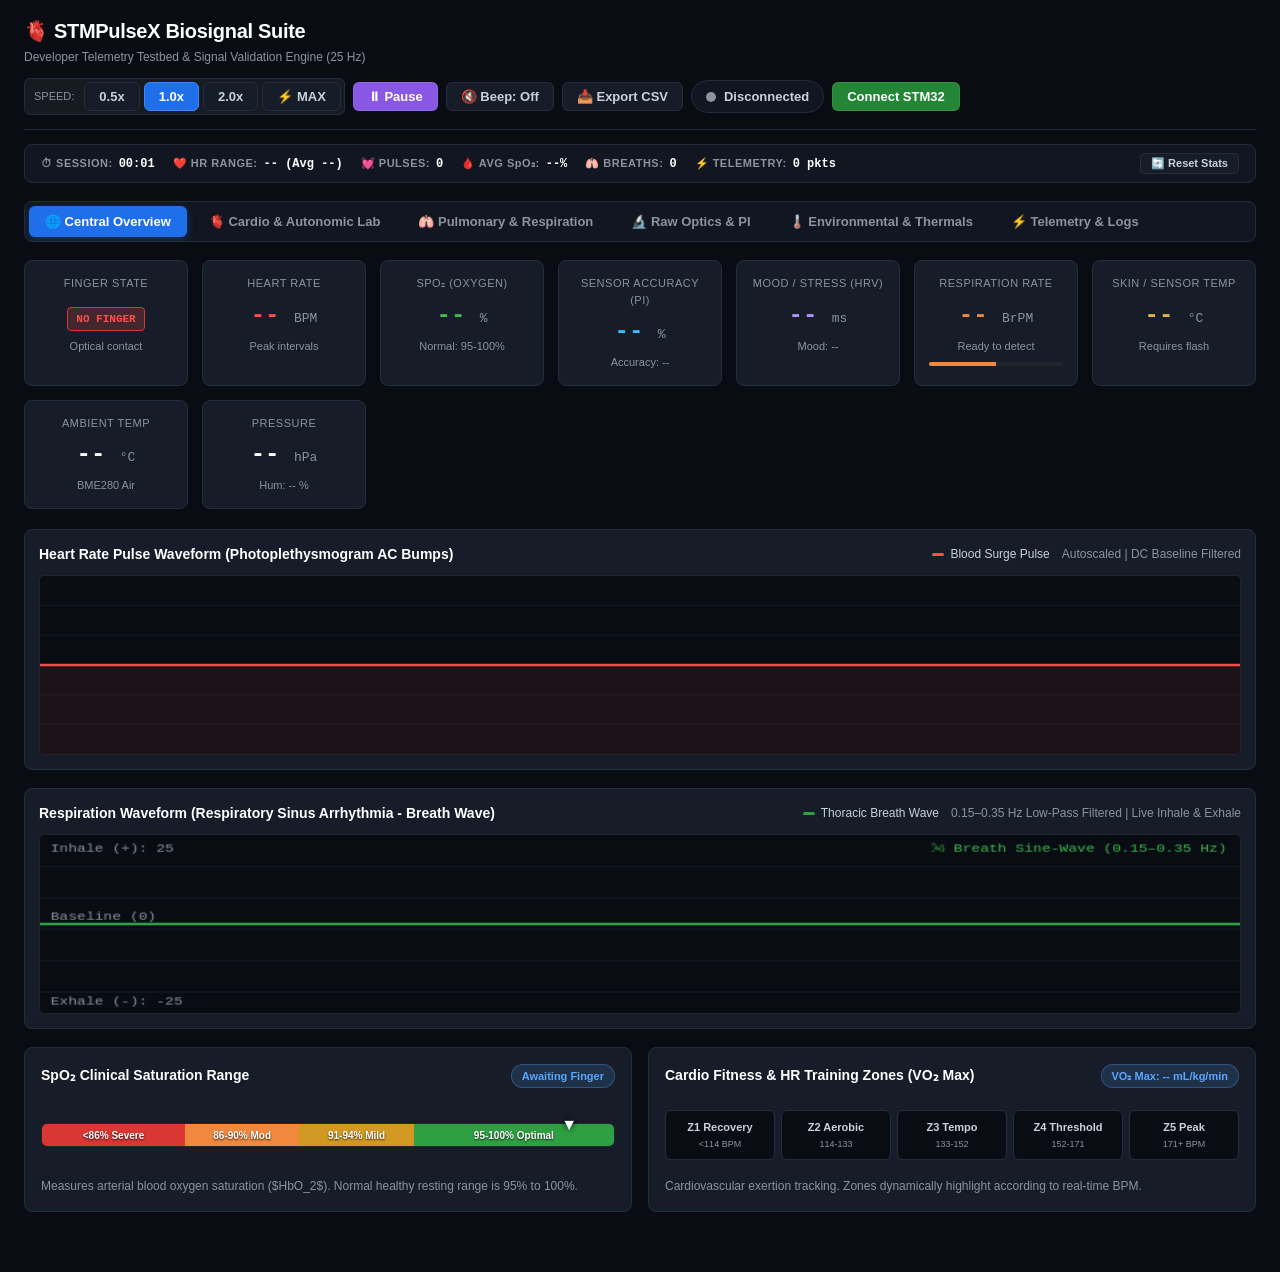
==== STMPulseX_Debug_Web/dashboard.html @ 17042ef1 "feat(web): restructure developer telemetry suite into STMPulseX_Debug_Web with modular architecture " ====
<!DOCTYPE html>
<html lang="en">
<head>
  <meta charset="UTF-8">
  <meta name="viewport" content="width=device-width, initial-scale=1.0">
  <title>STMPulseX — Developer Biosignal Suite & Diagnostic Testbed</title>
  <link rel="stylesheet" href="css/main.css">
  <link rel="stylesheet" href="css/components.css">
</head>
<body>

  <!-- Top Header & Global Controls Toolbar -->
  <header>
    <div class="brand-wrap">
      <h1>🫀 STMPulseX Biosignal Suite</h1>
      <p>Developer Telemetry Testbed &amp; Signal Validation Engine (25 Hz)</p>
    </div>

    <div class="toolbar">
      <div style="display: flex; gap: 4px; align-items: center; background: #161b22; padding: 3px; border-radius: 6px; border: 1px solid var(--border);">
        <span style="font-size: 11px; color: var(--text-dim); margin: 0 6px;">SPEED:</span>
        <button class="btn btn-secondary" id="speedSlowBtn" onclick="setSpeed(0.5)">0.5x</button>
        <button class="btn btn-secondary active" id="speedNormalBtn" onclick="setSpeed(1.0)">1.0x</button>
        <button class="btn btn-secondary" id="speedFastBtn" onclick="setSpeed(2.0)">2.0x</button>
        <button class="btn btn-secondary" id="speedMaxBtn" onclick="setSpeed('max')" title="Real-time Max Speed (~1 sec sweep)">⚡ MAX</button>
      </div>

      <button class="btn btn-pause" id="pauseBtn" onclick="togglePause()">⏸ Pause</button>
      <button class="btn btn-secondary" id="audioBtn" onclick="toggleAudio()" title="Toggle clinical pulse audio beep">🔇 Beep: Off</button>
      <button class="btn btn-secondary" id="csvBtn" onclick="exportCSV()" title="Download session telemetry data as CSV">📥 Export CSV</button>

      <div class="status-badge">
        <span class="dot" id="statusDot"></span>
        <span id="statusText">Disconnected</span>
      </div>
      <button class="btn" id="connectBtn">Connect STM32</button>
    </div>
  </header>

  <!-- Live Session Statistics Banner -->
  <div class="session-stats-bar">
    <div class="stat-item"><span class="stat-label">⏱ SESSION:</span> <span class="stat-val" id="statElapsed">00:00</span></div>
    <div class="stat-item"><span class="stat-label">❤️ HR RANGE:</span> <span class="stat-val" id="statHRRange">-- (Avg --)</span></div>
    <div class="stat-item"><span class="stat-label">💓 PULSES:</span> <span class="stat-val" id="statBeats">0</span></div>
    <div class="stat-item"><span class="stat-label">🩸 AVG SpO₂:</span> <span class="stat-val" id="statAvgSpO2">--%</span></div>
    <div class="stat-item"><span class="stat-label">🫁 BREATHS:</span> <span class="stat-val" id="statBreaths">0</span></div>
    <div class="stat-item"><span class="stat-label">⚡ TELEMETRY:</span> <span class="stat-val" id="statPackets">0 pkts</span></div>
    <button class="btn-stat-reset" onclick="resetSessionStats()" title="Reset session counters">🔄 Reset Stats</button>
  </div>

  <!-- Primary Navigation Tabs -->
  <nav class="tab-nav">
    <button class="tab-btn active" data-tab="tab-overview">🌐 Central Overview</button>
    <button class="tab-btn" data-tab="tab-cardio">🫀 Cardio &amp; Autonomic Lab</button>
    <button class="tab-btn" data-tab="tab-respiration">🫁 Pulmonary &amp; Respiration</button>
    <button class="tab-btn" data-tab="tab-optics">🔬 Raw Optics &amp; PI</button>
    <button class="tab-btn" data-tab="tab-environment">🌡️ Environmental &amp; Thermals</button>
    <button class="tab-btn" data-tab="tab-telemetry">⚡ Telemetry &amp; Logs</button>
  </nav>

  <!-- Main Container -->
  <main class="tab-content">

    <!-- ==================== TAB 1: CENTRAL OVERVIEW ==================== -->
    <section class="tab-pane active" id="tab-overview">
      <!-- 9 Metric Summary Grid -->
      <div class="grid">
        <div class="card">
          <div class="label">Finger State</div>
          <div class="value" id="valFinger"><span class="finger-indicator finger-no">NO FINGER</span></div>
          <div class="subtext" id="subFinger">Optical contact</div>
        </div>
        <div class="card">
          <div class="label">Heart Rate</div>
          <div class="value" style="color: #f85149;"><span id="valBPM">--</span> <span class="unit">BPM</span></div>
          <div class="subtext" id="subBPM">Peak intervals</div>
        </div>
        <div class="card">
          <div class="label">SpO₂ (Oxygen)</div>
          <div class="value" style="color: #3fb950;"><span id="valSpO2">--</span> <span class="unit">%</span></div>
          <div class="subtext" id="subSpO2">Normal: 95-100%</div>
        </div>
        <div class="card">
          <div class="label">Sensor Accuracy (PI)</div>
          <div class="value" style="color: var(--cyan);"><span id="valPI">--</span> <span class="unit">%</span></div>
          <div class="subtext" id="subPI">Accuracy: --</div>
        </div>
        <div class="card">
          <div class="label">Mood / Stress (HRV)</div>
          <div class="value" style="color: var(--purple);"><span id="valHRV">--</span> <span class="unit">ms</span></div>
          <div class="subtext" id="subHRV">Mood: --</div>
        </div>
        <div class="card">
          <div class="label">Respiration Rate</div>
          <div class="value" style="color: var(--orange);"><span id="valResp">--</span> <span class="unit">BrPM</span></div>
          <div class="subtext" id="subResp">Ready to detect</div>
          <div style="margin-top: 8px; height: 4px; background: #21262d; border-radius: 2px; overflow: hidden;">
            <div id="breathBar" style="height: 100%; width: 50%; background: var(--orange); transition: width 0.12s linear;"></div>
          </div>
        </div>
        <div class="card">
          <div class="label">Skin / Sensor Temp</div>
          <div class="value" style="color: #e3b341;"><span id="valSkinTemp">--</span> <span class="unit">°C</span></div>
          <div class="subtext" id="subSkinTemp">Requires flash</div>
        </div>
        <div class="card">
          <div class="label">Ambient Temp</div>
          <div class="value"><span id="valTemp">--</span> <span class="unit">°C</span></div>
          <div class="subtext">BME280 Air</div>
        </div>
        <div class="card">
          <div class="label">Pressure</div>
          <div class="value"><span id="valPress">--</span> <span class="unit">hPa</span></div>
          <div class="subtext" id="subHum">Hum: -- %</div>
        </div>
      </div>

      <!-- Real-Time Waveform 1: PPG Pulse -->
      <div class="chart-container">
        <div class="chart-header">
          <div class="chart-title">Heart Rate Pulse Waveform (Photoplethysmogram AC Bumps)</div>
          <div class="legend">
            <div class="legend-item"><span class="legend-color" style="background: #f85149;"></span> Blood Surge Pulse</div>
            <div style="color: var(--text-dim);">Autoscaled | DC Baseline Filtered</div>
          </div>
        </div>
        <div class="canvas-wrap">
          <canvas id="ppgCanvas" width="900" height="180"></canvas>
          <div class="pause-overlay">PAUSED</div>
        </div>
      </div>

      <!-- Real-Time Waveform 2: Respiration Waveform -->
      <div class="chart-container">
        <div class="chart-header">
          <div class="chart-title">Respiration Waveform (Respiratory Sinus Arrhythmia - Breath Wave)</div>
          <div class="legend">
            <div class="legend-item"><span class="legend-color" style="background: #2ea043;"></span> Thoracic Breath Wave</div>
            <div style="color: var(--text-dim);">0.15–0.35 Hz Low-Pass Filtered | Live Inhale &amp; Exhale</div>
          </div>
        </div>
        <div class="canvas-wrap">
          <canvas id="respCanvas" width="900" height="170"></canvas>
          <div class="pause-overlay">PAUSED</div>
        </div>
      </div>

      <!-- Advanced Widgets: SpO2 Gauge & VO2 Max Zones -->
      <div class="analysis-panel">
        <div class="widget-card">
          <div class="widget-header">
            <div class="widget-title">SpO₂ Clinical Saturation Range</div>
            <div class="widget-badge" id="spo2Badge">Awaiting Finger</div>
          </div>
          <div class="meter-bar-container">
            <div class="meter-bar">
              <div class="meter-seg seg-severe"><span>&lt;86% Severe</span></div>
              <div class="meter-seg seg-mod"><span>86-90% Mod</span></div>
              <div class="meter-seg seg-mild"><span>91-94% Mild</span></div>
              <div class="meter-seg seg-optimal"><span>95-100% Optimal</span></div>
            </div>
            <div class="meter-needle" id="spo2Needle" style="left: 92%;">▼</div>
          </div>
          <div class="widget-desc" id="spo2Desc">Measures arterial blood oxygen saturation ($HbO_2$). Normal healthy resting range is 95% to 100%.</div>
        </div>

        <div class="widget-card">
          <div class="widget-header">
            <div class="widget-title">Cardio Fitness &amp; HR Training Zones (VO₂ Max)</div>
            <div class="widget-badge" id="vo2Badge">VO₂ Max: -- mL/kg/min</div>
          </div>
          <div class="zones-container">
            <div class="zone-box zone-1" id="zoneBox1">
              <div class="zone-name">Z1 Recovery</div>
              <div class="zone-range">&lt;114 BPM</div>
            </div>
            <div class="zone-box zone-2" id="zoneBox2">
              <div class="zone-name">Z2 Aerobic</div>
              <div class="zone-range">114-133</div>
            </div>
            <div class="zone-box zone-3" id="zoneBox3">
              <div class="zone-name">Z3 Tempo</div>
              <div class="zone-range">133-152</div>
            </div>
            <div class="zone-box zone-4" id="zoneBox4">
              <div class="zone-name">Z4 Threshold</div>
              <div class="zone-range">152-171</div>
            </div>
            <div class="zone-box zone-5" id="zoneBox5">
              <div class="zone-name">Z5 Peak</div>
              <div class="zone-range">171+ BPM</div>
            </div>
          </div>
          <div class="widget-desc" id="zoneDesc">Cardiovascular exertion tracking. Zones dynamically highlight according to real-time BPM.</div>
        </div>
      </div>
    </section>

    <!-- ==================== TAB 2: CARDIO LAB ==================== -->
    <section class="tab-pane" id="tab-cardio">
      <div class="chart-container">
        <div class="chart-header">
          <div class="chart-title">Photoplethysmogram (High-Resolution AC Blood Surge Pulse)</div>
          <div class="legend">
            <div class="legend-item"><span class="legend-color" style="background: #f85149;"></span> Systolic Peaks &amp; Dicrotic Notch</div>
          </div>
        </div>
        <div class="canvas-wrap">
          <canvas id="cardioPPGCanvas" width="900" height="190"></canvas>
          <div class="pause-overlay">PAUSED</div>
        </div>
      </div>

      <div class="chart-container">
        <div class="chart-header">
          <div class="chart-title">60-Second Physiological Trend Line (Autonomic Recovery &amp; Saturation History)</div>
          <div class="legend">
            <div class="legend-item"><span class="legend-color" style="background: #f85149;"></span> Heart Rate (40–160 BPM)</div>
            <div class="legend-item"><span class="legend-color" style="background: #3fb950;"></span> SpO₂ (80–100%)</div>
            <div style="color: var(--text-dim);">1 Hz Rolling Window | 60-Sec History</div>
          </div>
        </div>
        <div class="canvas-wrap">
          <canvas id="trendCanvas" width="900" height="170"></canvas>
          <div class="pause-overlay">PAUSED</div>
        </div>
      </div>
    </section>

    <!-- ==================== TAB 3: RESPIRATION LAB ==================== -->
    <section class="tab-pane" id="tab-respiration">
      <div class="chart-container">
        <div class="chart-header">
          <div class="chart-title">Respiration Waveform (Respiratory Sinus Arrhythmia - 0.15–0.35 Hz)</div>
          <div class="legend">
            <div class="legend-item"><span class="legend-color" style="background: #2ea043;"></span> Inhale Crest (+) / Exhale Trough (-)</div>
            <div style="color: var(--text-dim);">14-Sample Tuned Low-Pass Filter</div>
          </div>
        </div>
        <div class="canvas-wrap">
          <canvas id="respLabCanvas" width="900" height="200"></canvas>
          <div class="pause-overlay">PAUSED</div>
        </div>
      </div>

      <div class="widget-card" style="margin-bottom: 18px;">
        <div class="widget-header">
          <div class="widget-title">Respiratory Dynamics &amp; Testing Guide</div>
          <div class="widget-badge" style="background: rgba(46, 160, 67, 0.2); color: #3fb950; border-color: #2ea043;">Tuned for 5 to 54 BrPM</div>
        </div>
        <div style="font-size: 13px; color: var(--text); line-height: 1.6;">
          <p><strong>• Rapid Breathing / Hyperventilation:</strong> Breathe rapidly (panting). Notice the green sine wave tighten into fast oscillations (up to ~54 BrPM / 1.1s cycle) without being drowned out by the 1.2 Hz heartbeat pulse.</p>
          <p style="margin-top: 6px;"><strong>• Slow Meditative / Pranayama Breathing:</strong> Take deep, slow breaths. Notice the wave smoothly stretch wide across the screen (down to ~5 BrPM / 12s cycle).</p>
          <p style="margin-top: 6px;"><strong>• Breath-Holding / Apnea:</strong> Hold your breath for &gt;5.5 seconds. Notice the wave settle completely flat along the center dashed zero-baseline with status <code>Holding breath / Steady</code>.</p>
        </div>
      </div>
    </section>

    <!-- ==================== TAB 4: RAW OPTICS & PI ==================== -->
    <section class="tab-pane" id="tab-optics">
      <div class="chart-container">
        <div class="chart-header">
          <div class="chart-title">Raw Infrared Channel (880 nm Photodiode ADC Counts)</div>
          <div class="legend">
            <div class="legend-item"><span class="legend-color" style="background: var(--cyan);"></span> IR Channel (Cyan)</div>
            <div style="color: var(--text-dim);">Dynamic Autoscaled (Min/Max Centered)</div>
          </div>
        </div>
        <div class="canvas-wrap">
          <canvas id="rawIRCanvas" width="900" height="180"></canvas>
          <div class="pause-overlay">PAUSED</div>
        </div>
      </div>

      <div class="chart-container">
        <div class="chart-header">
          <div class="chart-title">Raw Red Channel (660 nm LED Photodiode ADC Counts)</div>
          <div class="legend">
            <div class="legend-item"><span class="legend-color" style="background: #fb923c;"></span> Red Channel (Orange)</div>
            <div style="color: var(--text-dim);">Dynamic Autoscaled (Min/Max Centered)</div>
          </div>
        </div>
        <div class="canvas-wrap">
          <canvas id="rawRedCanvas" width="900" height="180"></canvas>
          <div class="pause-overlay">PAUSED</div>
        </div>
      </div>
    </section>

    <!-- ==================== TAB 5: ENVIRONMENTAL & THERMALS ==================== -->
    <section class="tab-pane" id="tab-environment">
      <div class="analysis-panel">
        <div class="widget-card">
          <div class="widget-header">
            <div class="widget-title">Thermal Comparison &amp; Peripheral Gradient (ΔT)</div>
            <div class="widget-badge">Vasomotor Tone</div>
          </div>
          <div style="margin: 14px 0; font-size: 14px; line-height: 1.6;">
            <p><strong>Skin / Die Temperature:</strong> <span id="envSkinVal" style="color: #e3b341; font-weight: 700;">-- °C</span> (MAX30102 Die)</p>
            <p style="margin-top: 6px;"><strong>Ambient Air Temperature:</strong> <span id="envAirVal" style="font-weight: 700;">-- °C</span> (BME280)</p>
            <p style="margin-top: 8px; font-size: 15px;"><strong>Thermal Gradient (ΔT):</strong> <span id="envGradientVal" style="color: #3fb950; font-weight: 700;">-- °C</span></p>
          </div>
          <div class="widget-desc">A positive gradient (Skin &gt; Air by 3–8°C) confirms healthy peripheral circulation. A low or negative gradient indicates peripheral vasoconstriction or cold extremities.</div>
        </div>

        <div class="widget-card">
          <div class="widget-header">
            <div class="widget-title">Atmospheric &amp; Barometric Conditions</div>
            <div class="widget-badge">Bosch BME280</div>
          </div>
          <div style="margin: 14px 0; font-size: 14px; line-height: 1.6;">
            <p><strong>Barometric Pressure:</strong> <span id="envPressVal" style="font-weight: 700;">-- hPa</span></p>
            <p style="margin-top: 6px;"><strong>Relative Humidity:</strong> <span id="envHumVal" style="font-weight: 700;">-- %</span></p>
          </div>
          <div class="widget-desc">64-bit precision temperature, humidity, and barometric atmospheric pressure compensation.</div>
        </div>
      </div>
    </section>

    <!-- ==================== TAB 6: TELEMETRY & LOGS ==================== -->
    <section class="tab-pane" id="tab-telemetry">
      <div class="chart-header">
        <div class="chart-title" style="font-size: 13px;">Raw 25 Hz USB Serial Telemetry Stream</div>
        <div style="display: flex; align-items: center; gap: 8px;">
          <button class="btn btn-secondary" onclick="copyAllLogs()">📋 Copy All Logs</button>
          <button class="btn btn-secondary" onclick="copyLast100Logs()">📋 Copy Last 100 Lines</button>
          <button class="btn btn-secondary" onclick="clearLogs()">🗑 Clear</button>
          <button class="btn btn-secondary" onclick="exportCSV()">📥 Export CSV</button>
          <span class="toast" id="copyToast">✔ Copied!</span>
        </div>
      </div>
      <div class="log-box" id="logBox">Waiting for connection... Close PuTTY or serial monitors, then click "Connect STM32" above.</div>
    </section>

  </main>

  <!-- Modular Scripts -->
  <script src="js/audio.js"></script>
  <script src="js/export.js"></script>
  <script src="js/charts.js"></script>
  <script src="js/dsp.js"></script>
  <script src="js/app.js"></script>
</body>
</html>
---- STMPulseX_Debug_Web/css/main.css ----
:root {
  --bg: #090d13;
  --panel-bg: #111620;
  --card-bg: #161d28;
  --card-hover: #1c2534;
  --border: #232d3d;
  --border-focus: #388bfd;
  --text: #c9d1d9;
  --text-dim: #8b949e;
  --text-bright: #ffffff;
  --accent: #58a6ff;
  --green: #2ea043;
  --green-bright: #3fb950;
  --red: #f85149;
  --orange: #f0883e;
  --cyan: #38bdf8;
  --purple: #bc8cff;
  --yellow: #d29922;
  --font-main: -apple-system, BlinkMacSystemFont, "Segoe UI", Roboto, Helvetica, Arial, sans-serif;
  --font-mono: ui-monospace, SFMono-Regular, "SF Mono", Menlo, Consolas, "Liberation Mono", monospace;
}

* {
  box-sizing: border-box;
  margin: 0;
  padding: 0;
}

body {
  font-family: var(--font-main);
  background: var(--bg);
  color: var(--text);
  padding: 16px 24px 40px 24px;
  line-height: 1.5;
  -webkit-font-smoothing: antialiased;
}

/* Header & Controls Toolbar */
header {
  display: flex;
  justify-content: space-between;
  align-items: center;
  margin-bottom: 14px;
  padding-bottom: 14px;
  border-bottom: 1px solid var(--border);
  flex-wrap: wrap;
  gap: 12px;
}

.brand-wrap h1 {
  font-size: 20px;
  font-weight: 700;
  color: var(--text-bright);
  letter-spacing: -0.3px;
  display: flex;
  align-items: center;
  gap: 8px;
}

.brand-wrap p {
  font-size: 12px;
  color: var(--text-dim);
  margin-top: 2px;
}

.toolbar {
  display: flex;
  align-items: center;
  gap: 8px;
  flex-wrap: wrap;
}

/* Navigation Tabs */
.tab-nav {
  display: flex;
  gap: 6px;
  background: var(--panel-bg);
  padding: 4px;
  border-radius: 8px;
  border: 1px solid var(--border);
  margin-bottom: 18px;
  overflow-x: auto;
}

.tab-btn {
  background: transparent;
  color: var(--text-dim);
  border: none;
  padding: 8px 16px;
  font-size: 13px;
  font-weight: 600;
  border-radius: 6px;
  cursor: pointer;
  transition: all 0.2s ease;
  white-space: nowrap;
  display: inline-flex;
  align-items: center;
  gap: 6px;
}

.tab-btn:hover {
  color: var(--text-bright);
  background: rgba(255, 255, 255, 0.05);
}

.tab-btn.active {
  background: #1f6feb;
  color: #fff;
  box-shadow: 0 2px 8px rgba(31, 111, 235, 0.35);
}

.tab-content {
  display: block;
}

.tab-pane {
  display: none;
  animation: fadeIn 0.2s ease-in-out;
}

.tab-pane.active {
  display: block;
}

@keyframes fadeIn {
  from { opacity: 0; transform: translateY(4px); }
  to { opacity: 1; transform: translateY(0); }
}

/* Session Statistics Banner */
.session-stats-bar {
  display: flex;
  gap: 18px;
  align-items: center;
  background: var(--panel-bg);
  border: 1px solid var(--border);
  border-radius: 8px;
  padding: 8px 16px;
  margin-bottom: 18px;
  font-size: 12px;
  flex-wrap: wrap;
}

.stat-item {
  display: flex;
  gap: 6px;
  align-items: center;
}

.stat-label {
  color: var(--text-dim);
  font-weight: 600;
  letter-spacing: 0.5px;
  font-size: 11px;
}

.stat-val {
  color: var(--text-bright);
  font-family: var(--font-mono);
  font-weight: 700;
}

.btn-stat-reset {
  margin-left: auto;
  background: var(--card-bg);
  border: 1px solid var(--border);
  color: var(--text);
  border-radius: 4px;
  padding: 3px 10px;
  font-size: 11px;
  font-weight: 600;
  cursor: pointer;
  transition: all 0.15s ease;
}

.btn-stat-reset:hover {
  background: var(--card-hover);
  color: #fff;
  border-color: var(--border-focus);
}
---- STMPulseX_Debug_Web/css/components.css ----
/* Controls & Buttons */
.btn {
  background: #238636;
  color: #fff;
  border: 1px solid rgba(240, 246, 252, 0.1);
  padding: 6px 14px;
  border-radius: 6px;
  font-size: 13px;
  font-weight: 600;
  cursor: pointer;
  transition: background 0.2s, transform 0.1s;
  display: inline-flex;
  align-items: center;
  gap: 6px;
  user-select: none;
}
.btn:hover { background: #2ea043; }
.btn:active { transform: scale(0.98); }
.btn.disconnect { background: #da3633; }
.btn.disconnect:hover { background: #f85149; }

.btn-secondary {
  background: var(--card-bg);
  color: var(--text);
  border: 1px solid var(--border);
}
.btn-secondary:hover { background: var(--card-hover); color: #fff; }
.btn-secondary.active {
  background: #1f6feb;
  border-color: #388bfd;
  color: #fff;
}

.btn-pause {
  background: #8957e5;
  color: #fff;
}
.btn-pause:hover { background: #9e6cf7; }
.btn-pause.paused {
  background: #d29922;
  color: #000;
}
.btn-pause.paused:hover { background: #e3b341; }

.status-badge {
  display: inline-flex;
  align-items: center;
  gap: 8px;
  padding: 6px 14px;
  border-radius: 20px;
  font-size: 13px;
  font-weight: 600;
  background: var(--panel-bg);
  border: 1px solid var(--border);
}
.dot {
  width: 10px;
  height: 10px;
  border-radius: 50%;
  background: #8b949e;
  transition: all 0.3s ease;
}
.dot.connected {
  background: var(--green-bright);
  box-shadow: 0 0 10px var(--green-bright);
}

/* Metric Cards Grid */
.grid {
  display: grid;
  grid-template-columns: repeat(auto-fit, minmax(160px, 1fr));
  gap: 14px;
  margin-bottom: 20px;
}

.card {
  background: var(--card-bg);
  border: 1px solid var(--border);
  border-radius: 8px;
  padding: 14px;
  text-align: center;
  position: relative;
  transition: transform 0.15s, border-color 0.15s;
}
.card:hover {
  border-color: rgba(88, 166, 255, 0.4);
}

.card .label {
  font-size: 11px;
  text-transform: uppercase;
  color: var(--text-dim);
  margin-bottom: 6px;
  letter-spacing: 0.5px;
}
.card .value {
  font-size: 24px;
  font-weight: 700;
  color: var(--text-bright);
  font-family: var(--font-mono);
}
.card .unit {
  font-size: 13px;
  font-weight: normal;
  color: var(--text-dim);
}
.card .subtext {
  font-size: 11px;
  margin-top: 4px;
  color: var(--text-dim);
}

.finger-indicator {
  display: inline-block;
  padding: 3px 8px;
  border-radius: 4px;
  font-size: 11px;
  font-weight: 700;
}
.finger-yes { background: rgba(46, 160, 67, 0.25); color: #3fb950; border: 1px solid #2ea043; }
.finger-no { background: rgba(248, 81, 73, 0.2); color: #f85149; border: 1px solid #da3633; }

/* Analysis & Widgets Panel */
.analysis-panel {
  display: grid;
  grid-template-columns: repeat(auto-fit, minmax(400px, 1fr));
  gap: 16px;
  margin-bottom: 20px;
}
.widget-card {
  background: var(--card-bg);
  border: 1px solid var(--border);
  border-radius: 8px;
  padding: 16px;
  display: flex;
  flex-direction: column;
  justify-content: space-between;
}
.widget-header {
  display: flex;
  justify-content: space-between;
  align-items: center;
  margin-bottom: 12px;
}
.widget-title { font-size: 14px; font-weight: 600; color: var(--text-bright); }
.widget-badge {
  font-size: 11px;
  font-weight: 600;
  padding: 3px 10px;
  border-radius: 12px;
  background: rgba(88, 166, 255, 0.15);
  color: var(--accent);
  border: 1px solid rgba(88, 166, 255, 0.3);
}
.widget-desc {
  font-size: 12px;
  color: var(--text-dim);
  margin-top: 10px;
  line-height: 1.4;
}

/* SpO2 Clinical Range Meter */
.meter-bar-container {
  position: relative;
  height: 24px;
  margin: 10px 0 8px 0;
}
.meter-bar {
  display: flex;
  height: 100%;
  border-radius: 6px;
  overflow: hidden;
  border: 1px solid #21262d;
}
.meter-seg {
  text-align: center;
  font-size: 10px;
  font-weight: 700;
  line-height: 24px;
  color: #fff;
  text-shadow: 0 1px 2px rgba(0,0,0,0.8);
  white-space: nowrap;
  overflow: hidden;
}
.seg-severe { background: #da3633; width: 25%; }
.seg-mod { background: #f0883e; width: 20%; }
.seg-mild { background: #d29922; width: 20%; }
.seg-optimal { background: #2ea043; width: 35%; }
.meter-needle {
  position: absolute;
  top: -10px;
  transform: translateX(-50%);
  font-size: 16px;
  color: #fff;
  text-shadow: 0 0 6px #000;
  transition: left 0.35s ease;
  pointer-events: none;
}

/* 5-Zone Heart Rate Training Meter */
.zones-container {
  display: flex;
  gap: 6px;
  margin: 10px 0 8px 0;
}
.zone-box {
  flex: 1;
  padding: 8px 4px;
  text-align: center;
  border-radius: 6px;
  border: 1px solid var(--border);
  background: #090d13;
  transition: all 0.25s ease;
}
.zone-box .zone-name { font-size: 11px; font-weight: 700; color: #c9d1d9; margin-bottom: 2px; }
.zone-box .zone-range { font-size: 9px; color: #8b949e; }

.zone-1.active { border-color: #38bdf8; background: rgba(56, 189, 248, 0.22); box-shadow: 0 0 10px rgba(56, 189, 248, 0.35); }
.zone-2.active { border-color: #2ea043; background: rgba(46, 160, 67, 0.22); box-shadow: 0 0 10px rgba(46, 160, 67, 0.35); }
.zone-3.active { border-color: #d29922; background: rgba(210, 153, 34, 0.22); box-shadow: 0 0 10px rgba(210, 153, 34, 0.35); }
.zone-4.active { border-color: #f0883e; background: rgba(240, 136, 62, 0.22); box-shadow: 0 0 10px rgba(240, 136, 62, 0.35); }
.zone-5.active { border-color: #f85149; background: rgba(248, 81, 73, 0.22); box-shadow: 0 0 10px rgba(248, 81, 73, 0.35); }

/* Chart Containers - strictly full width */
.chart-container {
  background: var(--card-bg);
  border: 1px solid var(--border);
  border-radius: 8px;
  padding: 14px;
  margin-bottom: 18px;
  position: relative;
  width: 100%;
}
.chart-header {
  display: flex;
  justify-content: space-between;
  align-items: center;
  margin-bottom: 10px;
  flex-wrap: wrap;
  gap: 8px;
}
.chart-title { font-size: 14px; font-weight: 600; color: var(--text-bright); }
.legend {
  display: flex;
  gap: 12px;
  font-size: 12px;
  align-items: center;
}
.legend-item { display: flex; align-items: center; gap: 6px; }
.legend-color { width: 12px; height: 3px; border-radius: 2px; }

.canvas-wrap {
  position: relative;
  width: 100%;
}
canvas {
  width: 100% !important;
  height: 180px;
  display: block;
  background: #090d13;
  border-radius: 6px;
  border: 1px solid #21262d;
}
.pause-overlay {
  position: absolute;
  top: 10px;
  right: 14px;
  background: rgba(210, 153, 34, 0.9);
  color: #000;
  padding: 4px 10px;
  border-radius: 4px;
  font-size: 12px;
  font-weight: 700;
  letter-spacing: 0.5px;
  display: none;
}

/* Terminal Log */
.log-box {
  background: #090d13;
  border: 1px solid var(--border);
  border-radius: 6px;
  padding: 10px;
  font-family: var(--font-mono);
  font-size: 11px;
  color: var(--text-dim);
  height: 180px;
  overflow-y: auto;
  white-space: pre-wrap;
}
.toast {
  display: inline-block;
  padding: 4px 10px;
  border-radius: 4px;
  background: rgba(46, 160, 67, 0.3);
  color: #3fb950;
  border: 1px solid #2ea043;
  font-size: 12px;
  font-weight: 600;
  opacity: 0;
  transition: opacity 0.25s ease;
  margin-left: 8px;
}
.toast.show { opacity: 1; }
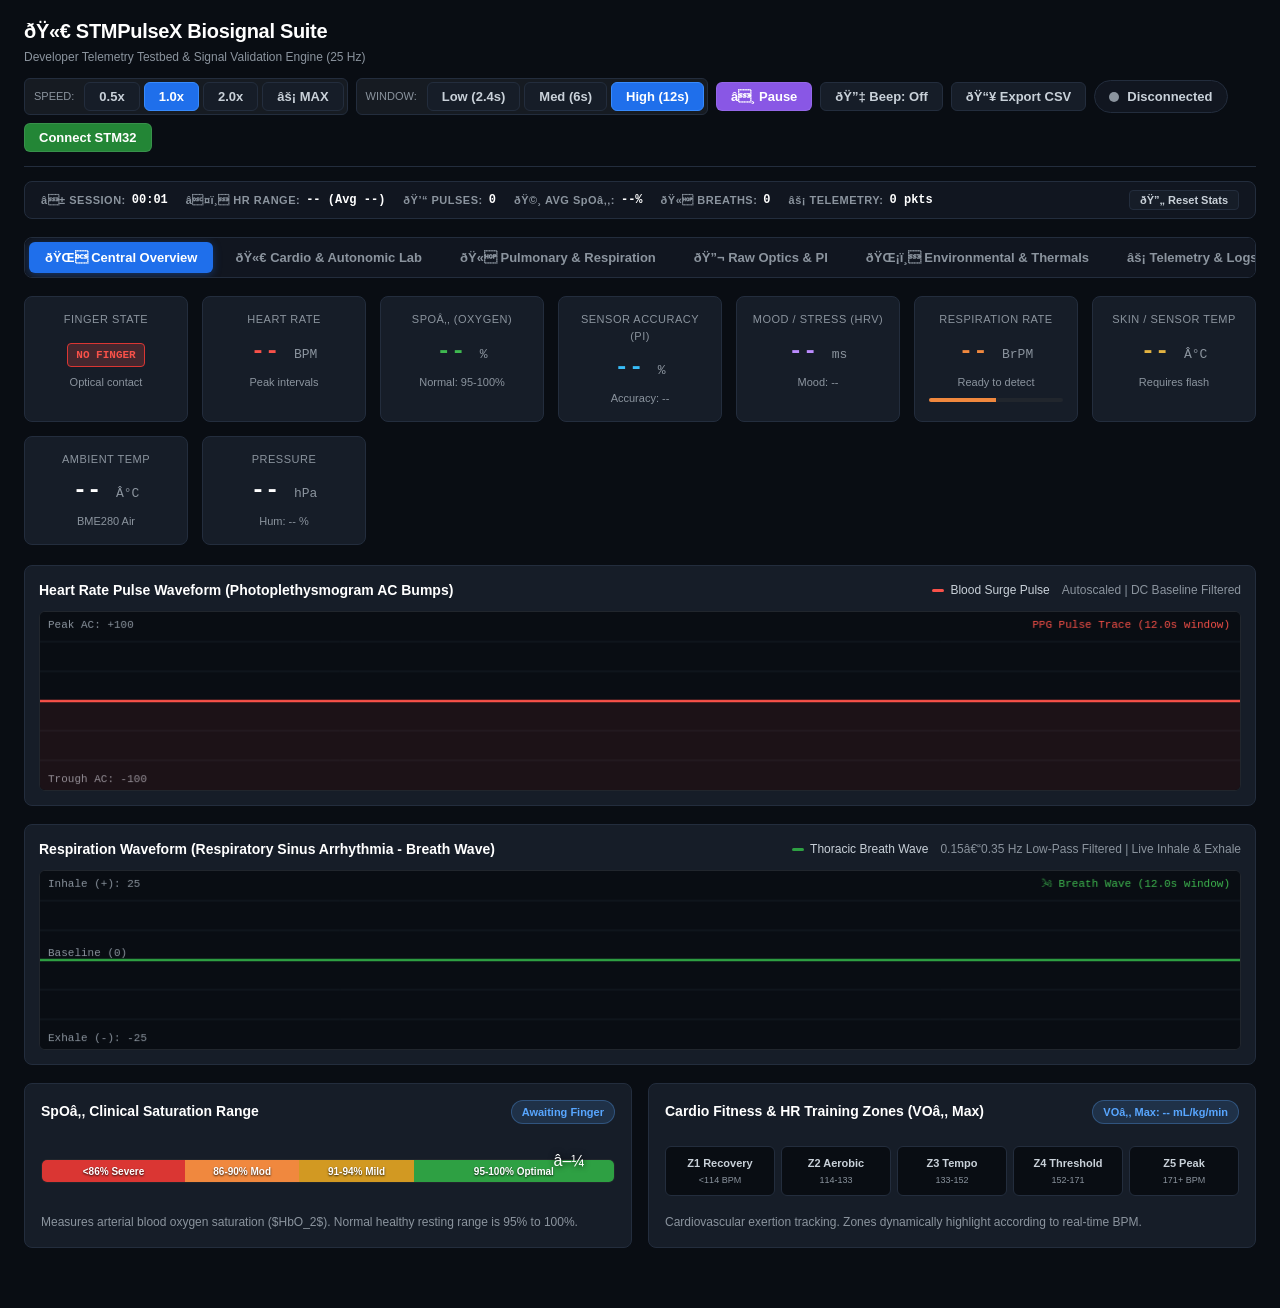
==== commit 28dbd055: "feat(web): overhaul respiration DSP, fix canvas aspect stretching, and add 3-tier window controller" ====
--- a/STMPulseX_Debug_Web/dashboard.html
+++ b/STMPulseX_Debug_Web/dashboard.html
@@ -1,18 +1,18 @@
-<!DOCTYPE html>
+﻿<!DOCTYPE html>
 <html lang="en">
 <head>
   <meta charset="UTF-8">
   <meta name="viewport" content="width=device-width, initial-scale=1.0">
-  <title>STMPulseX — Developer Biosignal Suite & Diagnostic Testbed</title>
-  <link rel="stylesheet" href="css/main.css">
-  <link rel="stylesheet" href="css/components.css">
+  <title>STMPulseX â€” Developer Biosignal Suite & Diagnostic Testbed</title>
+  <link rel="stylesheet" href="css/main.css?v=2.2">
+  <link rel="stylesheet" href="css/components.css?v=2.2">
 </head>
 <body>
 
   <!-- Top Header & Global Controls Toolbar -->
   <header>
     <div class="brand-wrap">
-      <h1>🫀 STMPulseX Biosignal Suite</h1>
+      <h1>ðŸ«€ STMPulseX Biosignal Suite</h1>
       <p>Developer Telemetry Testbed &amp; Signal Validation Engine (25 Hz)</p>
     </div>
 
@@ -22,12 +22,19 @@
         <button class="btn btn-secondary" id="speedSlowBtn" onclick="setSpeed(0.5)">0.5x</button>
         <button class="btn btn-secondary active" id="speedNormalBtn" onclick="setSpeed(1.0)">1.0x</button>
         <button class="btn btn-secondary" id="speedFastBtn" onclick="setSpeed(2.0)">2.0x</button>
-        <button class="btn btn-secondary" id="speedMaxBtn" onclick="setSpeed('max')" title="Real-time Max Speed (~1 sec sweep)">⚡ MAX</button>
-      </div>
-
-      <button class="btn btn-pause" id="pauseBtn" onclick="togglePause()">⏸ Pause</button>
-      <button class="btn btn-secondary" id="audioBtn" onclick="toggleAudio()" title="Toggle clinical pulse audio beep">🔇 Beep: Off</button>
-      <button class="btn btn-secondary" id="csvBtn" onclick="exportCSV()" title="Download session telemetry data as CSV">📥 Export CSV</button>
+        <button class="btn btn-secondary" id="speedMaxBtn" onclick="setSpeed('max')" title="Real-time Max Speed (~1 sec sweep)">âš¡ MAX</button>
+      </div>
+
+      <div style="display: flex; gap: 4px; align-items: center; background: #161b22; padding: 3px; border-radius: 6px; border: 1px solid var(--border);">
+        <span style="font-size: 11px; color: var(--text-dim); margin: 0 6px;">WINDOW:</span>
+        <button class="btn btn-secondary" id="winLowBtn" onclick="setWindow('low')" title="Low / Zoomed (60 samples ~2.4s) â€” High sensitivity">Low (2.4s)</button>
+        <button class="btn btn-secondary" id="winMedBtn" onclick="setWindow('med')" title="Medium (150 samples ~6s) â€” Balanced physiological view">Med (6s)</button>
+        <button class="btn btn-secondary active" id="winHighBtn" onclick="setWindow('high')" title="High (300 samples ~12s) â€” Wide baseline tracking">High (12s)</button>
+      </div>
+
+      <button class="btn btn-pause" id="pauseBtn" onclick="togglePause()">â¸ Pause</button>
+      <button class="btn btn-secondary" id="audioBtn" onclick="toggleAudio()" title="Toggle clinical pulse audio beep">ðŸ”‡ Beep: Off</button>
+      <button class="btn btn-secondary" id="csvBtn" onclick="exportCSV()" title="Download session telemetry data as CSV">ðŸ“¥ Export CSV</button>
 
       <div class="status-badge">
         <span class="dot" id="statusDot"></span>
@@ -39,23 +46,23 @@
 
   <!-- Live Session Statistics Banner -->
   <div class="session-stats-bar">
-    <div class="stat-item"><span class="stat-label">⏱ SESSION:</span> <span class="stat-val" id="statElapsed">00:00</span></div>
-    <div class="stat-item"><span class="stat-label">❤️ HR RANGE:</span> <span class="stat-val" id="statHRRange">-- (Avg --)</span></div>
-    <div class="stat-item"><span class="stat-label">💓 PULSES:</span> <span class="stat-val" id="statBeats">0</span></div>
-    <div class="stat-item"><span class="stat-label">🩸 AVG SpO₂:</span> <span class="stat-val" id="statAvgSpO2">--%</span></div>
-    <div class="stat-item"><span class="stat-label">🫁 BREATHS:</span> <span class="stat-val" id="statBreaths">0</span></div>
-    <div class="stat-item"><span class="stat-label">⚡ TELEMETRY:</span> <span class="stat-val" id="statPackets">0 pkts</span></div>
-    <button class="btn-stat-reset" onclick="resetSessionStats()" title="Reset session counters">🔄 Reset Stats</button>
+    <div class="stat-item"><span class="stat-label">â± SESSION:</span> <span class="stat-val" id="statElapsed">00:00</span></div>
+    <div class="stat-item"><span class="stat-label">â¤ï¸ HR RANGE:</span> <span class="stat-val" id="statHRRange">-- (Avg --)</span></div>
+    <div class="stat-item"><span class="stat-label">ðŸ’“ PULSES:</span> <span class="stat-val" id="statBeats">0</span></div>
+    <div class="stat-item"><span class="stat-label">ðŸ©¸ AVG SpOâ‚‚:</span> <span class="stat-val" id="statAvgSpO2">--%</span></div>
+    <div class="stat-item"><span class="stat-label">ðŸ« BREATHS:</span> <span class="stat-val" id="statBreaths">0</span></div>
+    <div class="stat-item"><span class="stat-label">âš¡ TELEMETRY:</span> <span class="stat-val" id="statPackets">0 pkts</span></div>
+    <button class="btn-stat-reset" onclick="resetSessionStats()" title="Reset session counters">ðŸ”„ Reset Stats</button>
   </div>
 
   <!-- Primary Navigation Tabs -->
   <nav class="tab-nav">
-    <button class="tab-btn active" data-tab="tab-overview">🌐 Central Overview</button>
-    <button class="tab-btn" data-tab="tab-cardio">🫀 Cardio &amp; Autonomic Lab</button>
-    <button class="tab-btn" data-tab="tab-respiration">🫁 Pulmonary &amp; Respiration</button>
-    <button class="tab-btn" data-tab="tab-optics">🔬 Raw Optics &amp; PI</button>
-    <button class="tab-btn" data-tab="tab-environment">🌡️ Environmental &amp; Thermals</button>
-    <button class="tab-btn" data-tab="tab-telemetry">⚡ Telemetry &amp; Logs</button>
+    <button class="tab-btn active" data-tab="tab-overview">ðŸŒ Central Overview</button>
+    <button class="tab-btn" data-tab="tab-cardio">ðŸ«€ Cardio &amp; Autonomic Lab</button>
+    <button class="tab-btn" data-tab="tab-respiration">ðŸ« Pulmonary &amp; Respiration</button>
+    <button class="tab-btn" data-tab="tab-optics">ðŸ”¬ Raw Optics &amp; PI</button>
+    <button class="tab-btn" data-tab="tab-environment">ðŸŒ¡ï¸ Environmental &amp; Thermals</button>
+    <button class="tab-btn" data-tab="tab-telemetry">âš¡ Telemetry &amp; Logs</button>
   </nav>
 
   <!-- Main Container -->
@@ -76,7 +83,7 @@
           <div class="subtext" id="subBPM">Peak intervals</div>
         </div>
         <div class="card">
-          <div class="label">SpO₂ (Oxygen)</div>
+          <div class="label">SpOâ‚‚ (Oxygen)</div>
           <div class="value" style="color: #3fb950;"><span id="valSpO2">--</span> <span class="unit">%</span></div>
           <div class="subtext" id="subSpO2">Normal: 95-100%</div>
         </div>
@@ -100,12 +107,12 @@
         </div>
         <div class="card">
           <div class="label">Skin / Sensor Temp</div>
-          <div class="value" style="color: #e3b341;"><span id="valSkinTemp">--</span> <span class="unit">°C</span></div>
+          <div class="value" style="color: #e3b341;"><span id="valSkinTemp">--</span> <span class="unit">Â°C</span></div>
           <div class="subtext" id="subSkinTemp">Requires flash</div>
         </div>
         <div class="card">
           <div class="label">Ambient Temp</div>
-          <div class="value"><span id="valTemp">--</span> <span class="unit">°C</span></div>
+          <div class="value"><span id="valTemp">--</span> <span class="unit">Â°C</span></div>
           <div class="subtext">BME280 Air</div>
         </div>
         <div class="card">
@@ -136,7 +143,7 @@
           <div class="chart-title">Respiration Waveform (Respiratory Sinus Arrhythmia - Breath Wave)</div>
           <div class="legend">
             <div class="legend-item"><span class="legend-color" style="background: #2ea043;"></span> Thoracic Breath Wave</div>
-            <div style="color: var(--text-dim);">0.15–0.35 Hz Low-Pass Filtered | Live Inhale &amp; Exhale</div>
+            <div style="color: var(--text-dim);">0.15â€“0.35 Hz Low-Pass Filtered | Live Inhale &amp; Exhale</div>
           </div>
         </div>
         <div class="canvas-wrap">
@@ -149,7 +156,7 @@
       <div class="analysis-panel">
         <div class="widget-card">
           <div class="widget-header">
-            <div class="widget-title">SpO₂ Clinical Saturation Range</div>
+            <div class="widget-title">SpOâ‚‚ Clinical Saturation Range</div>
             <div class="widget-badge" id="spo2Badge">Awaiting Finger</div>
           </div>
           <div class="meter-bar-container">
@@ -159,15 +166,15 @@
               <div class="meter-seg seg-mild"><span>91-94% Mild</span></div>
               <div class="meter-seg seg-optimal"><span>95-100% Optimal</span></div>
             </div>
-            <div class="meter-needle" id="spo2Needle" style="left: 92%;">▼</div>
+            <div class="meter-needle" id="spo2Needle" style="left: 92%;">â–¼</div>
           </div>
           <div class="widget-desc" id="spo2Desc">Measures arterial blood oxygen saturation ($HbO_2$). Normal healthy resting range is 95% to 100%.</div>
         </div>
 
         <div class="widget-card">
           <div class="widget-header">
-            <div class="widget-title">Cardio Fitness &amp; HR Training Zones (VO₂ Max)</div>
-            <div class="widget-badge" id="vo2Badge">VO₂ Max: -- mL/kg/min</div>
+            <div class="widget-title">Cardio Fitness &amp; HR Training Zones (VOâ‚‚ Max)</div>
+            <div class="widget-badge" id="vo2Badge">VOâ‚‚ Max: -- mL/kg/min</div>
           </div>
           <div class="zones-container">
             <div class="zone-box zone-1" id="zoneBox1">
@@ -215,8 +222,8 @@
         <div class="chart-header">
           <div class="chart-title">60-Second Physiological Trend Line (Autonomic Recovery &amp; Saturation History)</div>
           <div class="legend">
-            <div class="legend-item"><span class="legend-color" style="background: #f85149;"></span> Heart Rate (40–160 BPM)</div>
-            <div class="legend-item"><span class="legend-color" style="background: #3fb950;"></span> SpO₂ (80–100%)</div>
+            <div class="legend-item"><span class="legend-color" style="background: #f85149;"></span> Heart Rate (40â€“160 BPM)</div>
+            <div class="legend-item"><span class="legend-color" style="background: #3fb950;"></span> SpOâ‚‚ (80â€“100%)</div>
             <div style="color: var(--text-dim);">1 Hz Rolling Window | 60-Sec History</div>
           </div>
         </div>
@@ -231,7 +238,7 @@
     <section class="tab-pane" id="tab-respiration">
       <div class="chart-container">
         <div class="chart-header">
-          <div class="chart-title">Respiration Waveform (Respiratory Sinus Arrhythmia - 0.15–0.35 Hz)</div>
+          <div class="chart-title">Respiration Waveform (Respiratory Sinus Arrhythmia - 0.15â€“0.35 Hz)</div>
           <div class="legend">
             <div class="legend-item"><span class="legend-color" style="background: #2ea043;"></span> Inhale Crest (+) / Exhale Trough (-)</div>
             <div style="color: var(--text-dim);">14-Sample Tuned Low-Pass Filter</div>
@@ -249,9 +256,9 @@
           <div class="widget-badge" style="background: rgba(46, 160, 67, 0.2); color: #3fb950; border-color: #2ea043;">Tuned for 5 to 54 BrPM</div>
         </div>
         <div style="font-size: 13px; color: var(--text); line-height: 1.6;">
-          <p><strong>• Rapid Breathing / Hyperventilation:</strong> Breathe rapidly (panting). Notice the green sine wave tighten into fast oscillations (up to ~54 BrPM / 1.1s cycle) without being drowned out by the 1.2 Hz heartbeat pulse.</p>
-          <p style="margin-top: 6px;"><strong>• Slow Meditative / Pranayama Breathing:</strong> Take deep, slow breaths. Notice the wave smoothly stretch wide across the screen (down to ~5 BrPM / 12s cycle).</p>
-          <p style="margin-top: 6px;"><strong>• Breath-Holding / Apnea:</strong> Hold your breath for &gt;5.5 seconds. Notice the wave settle completely flat along the center dashed zero-baseline with status <code>Holding breath / Steady</code>.</p>
+          <p><strong>â€¢ Rapid Breathing / Hyperventilation:</strong> Breathe rapidly (panting). Notice the green sine wave tighten into fast oscillations (up to ~54 BrPM / 1.1s cycle) without being drowned out by the 1.2 Hz heartbeat pulse.</p>
+          <p style="margin-top: 6px;"><strong>â€¢ Slow Meditative / Pranayama Breathing:</strong> Take deep, slow breaths. Notice the wave smoothly stretch wide across the screen (down to ~5 BrPM / 12s cycle).</p>
+          <p style="margin-top: 6px;"><strong>â€¢ Breath-Holding / Apnea:</strong> Hold your breath for &gt;5.5 seconds. Notice the wave settle completely flat along the center dashed zero-baseline with status <code>Holding breath / Steady</code>.</p>
         </div>
       </div>
     </section>
@@ -292,15 +299,15 @@
       <div class="analysis-panel">
         <div class="widget-card">
           <div class="widget-header">
-            <div class="widget-title">Thermal Comparison &amp; Peripheral Gradient (ΔT)</div>
+            <div class="widget-title">Thermal Comparison &amp; Peripheral Gradient (Î”T)</div>
             <div class="widget-badge">Vasomotor Tone</div>
           </div>
           <div style="margin: 14px 0; font-size: 14px; line-height: 1.6;">
-            <p><strong>Skin / Die Temperature:</strong> <span id="envSkinVal" style="color: #e3b341; font-weight: 700;">-- °C</span> (MAX30102 Die)</p>
-            <p style="margin-top: 6px;"><strong>Ambient Air Temperature:</strong> <span id="envAirVal" style="font-weight: 700;">-- °C</span> (BME280)</p>
-            <p style="margin-top: 8px; font-size: 15px;"><strong>Thermal Gradient (ΔT):</strong> <span id="envGradientVal" style="color: #3fb950; font-weight: 700;">-- °C</span></p>
-          </div>
-          <div class="widget-desc">A positive gradient (Skin &gt; Air by 3–8°C) confirms healthy peripheral circulation. A low or negative gradient indicates peripheral vasoconstriction or cold extremities.</div>
+            <p><strong>Skin / Die Temperature:</strong> <span id="envSkinVal" style="color: #e3b341; font-weight: 700;">-- Â°C</span> (MAX30102 Die)</p>
+            <p style="margin-top: 6px;"><strong>Ambient Air Temperature:</strong> <span id="envAirVal" style="font-weight: 700;">-- Â°C</span> (BME280)</p>
+            <p style="margin-top: 8px; font-size: 15px;"><strong>Thermal Gradient (Î”T):</strong> <span id="envGradientVal" style="color: #3fb950; font-weight: 700;">-- Â°C</span></p>
+          </div>
+          <div class="widget-desc">A positive gradient (Skin &gt; Air by 3â€“8Â°C) confirms healthy peripheral circulation. A low or negative gradient indicates peripheral vasoconstriction or cold extremities.</div>
         </div>
 
         <div class="widget-card">
@@ -322,11 +329,11 @@
       <div class="chart-header">
         <div class="chart-title" style="font-size: 13px;">Raw 25 Hz USB Serial Telemetry Stream</div>
         <div style="display: flex; align-items: center; gap: 8px;">
-          <button class="btn btn-secondary" onclick="copyAllLogs()">📋 Copy All Logs</button>
-          <button class="btn btn-secondary" onclick="copyLast100Logs()">📋 Copy Last 100 Lines</button>
-          <button class="btn btn-secondary" onclick="clearLogs()">🗑 Clear</button>
-          <button class="btn btn-secondary" onclick="exportCSV()">📥 Export CSV</button>
-          <span class="toast" id="copyToast">✔ Copied!</span>
+          <button class="btn btn-secondary" onclick="copyAllLogs()">ðŸ“‹ Copy All Logs</button>
+          <button class="btn btn-secondary" onclick="copyLast100Logs()">ðŸ“‹ Copy Last 100 Lines</button>
+          <button class="btn btn-secondary" onclick="clearLogs()">ðŸ—‘ Clear</button>
+          <button class="btn btn-secondary" onclick="exportCSV()">ðŸ“¥ Export CSV</button>
+          <span class="toast" id="copyToast">âœ” Copied!</span>
         </div>
       </div>
       <div class="log-box" id="logBox">Waiting for connection... Close PuTTY or serial monitors, then click "Connect STM32" above.</div>
@@ -335,10 +342,10 @@
   </main>
 
   <!-- Modular Scripts -->
-  <script src="js/audio.js"></script>
-  <script src="js/export.js"></script>
-  <script src="js/charts.js"></script>
-  <script src="js/dsp.js"></script>
-  <script src="js/app.js"></script>
+  <script src="js/audio.js?v=2.2"></script>
+  <script src="js/export.js?v=2.2"></script>
+  <script src="js/charts.js?v=2.2"></script>
+  <script src="js/dsp.js?v=2.2"></script>
+  <script src="js/app.js?v=2.2"></script>
 </body>
 </html>
--- a/STMPulseX_Debug_Web/css/main.css
+++ b/STMPulseX_Debug_Web/css/main.css
@@ -178,3 +178,4 @@
   color: #fff;
   border-color: var(--border-focus);
 }
+
--- a/STMPulseX_Debug_Web/css/components.css
+++ b/STMPulseX_Debug_Web/css/components.css
@@ -302,3 +302,4 @@
   margin-left: 8px;
 }
 .toast.show { opacity: 1; }
+
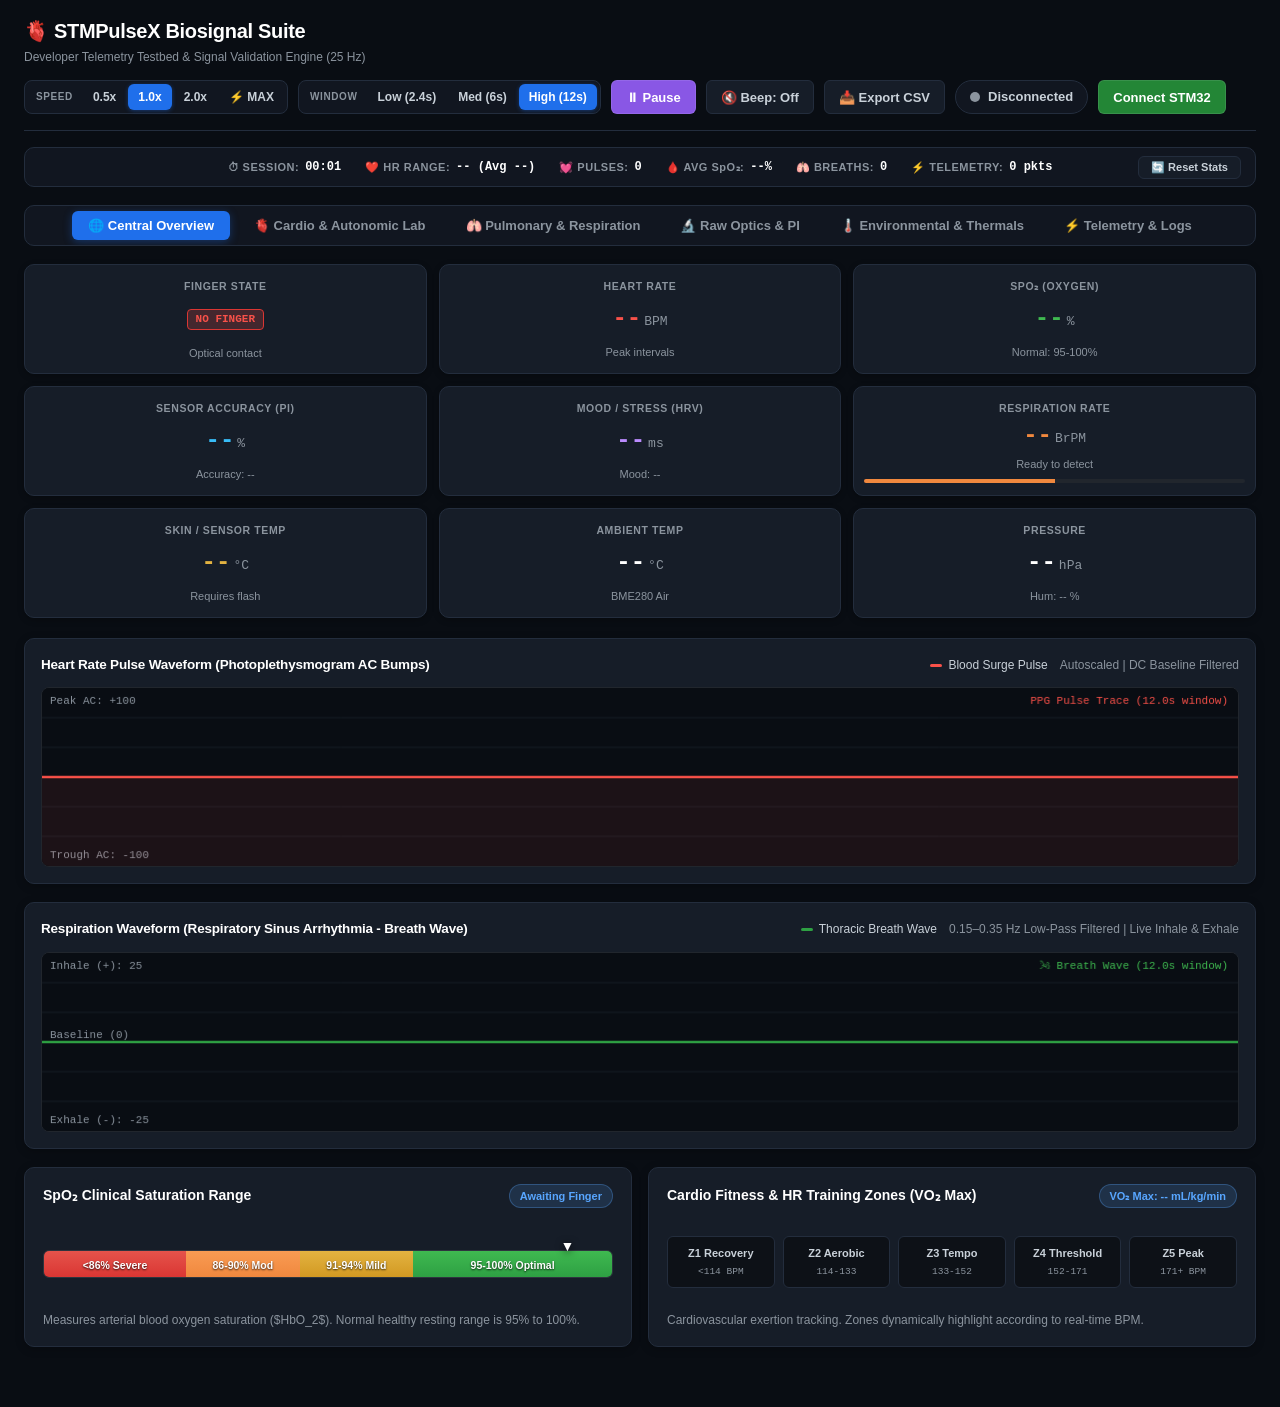
==== commit 3c1f5a58: "v0.1.1: Pre-BLE Working Copy - USB telemetry verified, UI centered & polished" ====
--- a/STMPulseX_Debug_Web/dashboard.html
+++ b/STMPulseX_Debug_Web/dashboard.html
@@ -1,40 +1,40 @@
-﻿<!DOCTYPE html>
+<!DOCTYPE html>
 <html lang="en">
 <head>
   <meta charset="UTF-8">
   <meta name="viewport" content="width=device-width, initial-scale=1.0">
-  <title>STMPulseX â€” Developer Biosignal Suite & Diagnostic Testbed</title>
-  <link rel="stylesheet" href="css/main.css?v=2.2">
-  <link rel="stylesheet" href="css/components.css?v=2.2">
+  <title>STMPulseX — Developer Biosignal Suite & Diagnostic Testbed</title>
+  <link rel="stylesheet" href="css/main.css?v=2.4">
+  <link rel="stylesheet" href="css/components.css?v=2.4">
 </head>
 <body>
 
   <!-- Top Header & Global Controls Toolbar -->
   <header>
     <div class="brand-wrap">
-      <h1>ðŸ«€ STMPulseX Biosignal Suite</h1>
+      <h1>🫀 STMPulseX Biosignal Suite</h1>
       <p>Developer Telemetry Testbed &amp; Signal Validation Engine (25 Hz)</p>
     </div>
 
     <div class="toolbar">
-      <div style="display: flex; gap: 4px; align-items: center; background: #161b22; padding: 3px; border-radius: 6px; border: 1px solid var(--border);">
-        <span style="font-size: 11px; color: var(--text-dim); margin: 0 6px;">SPEED:</span>
+      <div class="segmented-control">
+        <span class="segmented-label">SPEED</span>
         <button class="btn btn-secondary" id="speedSlowBtn" onclick="setSpeed(0.5)">0.5x</button>
         <button class="btn btn-secondary active" id="speedNormalBtn" onclick="setSpeed(1.0)">1.0x</button>
         <button class="btn btn-secondary" id="speedFastBtn" onclick="setSpeed(2.0)">2.0x</button>
-        <button class="btn btn-secondary" id="speedMaxBtn" onclick="setSpeed('max')" title="Real-time Max Speed (~1 sec sweep)">âš¡ MAX</button>
-      </div>
-
-      <div style="display: flex; gap: 4px; align-items: center; background: #161b22; padding: 3px; border-radius: 6px; border: 1px solid var(--border);">
-        <span style="font-size: 11px; color: var(--text-dim); margin: 0 6px;">WINDOW:</span>
-        <button class="btn btn-secondary" id="winLowBtn" onclick="setWindow('low')" title="Low / Zoomed (60 samples ~2.4s) â€” High sensitivity">Low (2.4s)</button>
-        <button class="btn btn-secondary" id="winMedBtn" onclick="setWindow('med')" title="Medium (150 samples ~6s) â€” Balanced physiological view">Med (6s)</button>
-        <button class="btn btn-secondary active" id="winHighBtn" onclick="setWindow('high')" title="High (300 samples ~12s) â€” Wide baseline tracking">High (12s)</button>
-      </div>
-
-      <button class="btn btn-pause" id="pauseBtn" onclick="togglePause()">â¸ Pause</button>
-      <button class="btn btn-secondary" id="audioBtn" onclick="toggleAudio()" title="Toggle clinical pulse audio beep">ðŸ”‡ Beep: Off</button>
-      <button class="btn btn-secondary" id="csvBtn" onclick="exportCSV()" title="Download session telemetry data as CSV">ðŸ“¥ Export CSV</button>
+        <button class="btn btn-secondary" id="speedMaxBtn" onclick="setSpeed('max')" title="Real-time Max Speed (~1 sec sweep)">⚡ MAX</button>
+      </div>
+
+      <div class="segmented-control">
+        <span class="segmented-label">WINDOW</span>
+        <button class="btn btn-secondary" id="winLowBtn" onclick="setWindow('low')" title="Low / Zoomed (60 samples ~2.4s) — High sensitivity">Low (2.4s)</button>
+        <button class="btn btn-secondary" id="winMedBtn" onclick="setWindow('med')" title="Medium (150 samples ~6s) — Balanced physiological view">Med (6s)</button>
+        <button class="btn btn-secondary active" id="winHighBtn" onclick="setWindow('high')" title="High (300 samples ~12s) — Wide baseline tracking">High (12s)</button>
+      </div>
+
+      <button class="btn btn-pause" id="pauseBtn" onclick="togglePause()">⏸ Pause</button>
+      <button class="btn btn-secondary" id="audioBtn" onclick="toggleAudio()" title="Toggle clinical pulse audio beep">🔇 Beep: Off</button>
+      <button class="btn btn-secondary" id="csvBtn" onclick="exportCSV()" title="Download session telemetry data as CSV">📥 Export CSV</button>
 
       <div class="status-badge">
         <span class="dot" id="statusDot"></span>
@@ -46,23 +46,23 @@
 
   <!-- Live Session Statistics Banner -->
   <div class="session-stats-bar">
-    <div class="stat-item"><span class="stat-label">â± SESSION:</span> <span class="stat-val" id="statElapsed">00:00</span></div>
-    <div class="stat-item"><span class="stat-label">â¤ï¸ HR RANGE:</span> <span class="stat-val" id="statHRRange">-- (Avg --)</span></div>
-    <div class="stat-item"><span class="stat-label">ðŸ’“ PULSES:</span> <span class="stat-val" id="statBeats">0</span></div>
-    <div class="stat-item"><span class="stat-label">ðŸ©¸ AVG SpOâ‚‚:</span> <span class="stat-val" id="statAvgSpO2">--%</span></div>
-    <div class="stat-item"><span class="stat-label">ðŸ« BREATHS:</span> <span class="stat-val" id="statBreaths">0</span></div>
-    <div class="stat-item"><span class="stat-label">âš¡ TELEMETRY:</span> <span class="stat-val" id="statPackets">0 pkts</span></div>
-    <button class="btn-stat-reset" onclick="resetSessionStats()" title="Reset session counters">ðŸ”„ Reset Stats</button>
+    <div class="stat-item"><span class="stat-label">⏱ SESSION:</span> <span class="stat-val" id="statElapsed">00:00</span></div>
+    <div class="stat-item"><span class="stat-label">❤️ HR RANGE:</span> <span class="stat-val" id="statHRRange">-- (Avg --)</span></div>
+    <div class="stat-item"><span class="stat-label">💓 PULSES:</span> <span class="stat-val" id="statBeats">0</span></div>
+    <div class="stat-item"><span class="stat-label">🩸 AVG SpO₂:</span> <span class="stat-val" id="statAvgSpO2">--%</span></div>
+    <div class="stat-item"><span class="stat-label">🫁 BREATHS:</span> <span class="stat-val" id="statBreaths">0</span></div>
+    <div class="stat-item"><span class="stat-label">⚡ TELEMETRY:</span> <span class="stat-val" id="statPackets">0 pkts</span></div>
+    <button class="btn-stat-reset" onclick="resetSessionStats()" title="Reset session counters">🔄 Reset Stats</button>
   </div>
 
   <!-- Primary Navigation Tabs -->
   <nav class="tab-nav">
-    <button class="tab-btn active" data-tab="tab-overview">ðŸŒ Central Overview</button>
-    <button class="tab-btn" data-tab="tab-cardio">ðŸ«€ Cardio &amp; Autonomic Lab</button>
-    <button class="tab-btn" data-tab="tab-respiration">ðŸ« Pulmonary &amp; Respiration</button>
-    <button class="tab-btn" data-tab="tab-optics">ðŸ”¬ Raw Optics &amp; PI</button>
-    <button class="tab-btn" data-tab="tab-environment">ðŸŒ¡ï¸ Environmental &amp; Thermals</button>
-    <button class="tab-btn" data-tab="tab-telemetry">âš¡ Telemetry &amp; Logs</button>
+    <button class="tab-btn active" data-tab="tab-overview">🌐 Central Overview</button>
+    <button class="tab-btn" data-tab="tab-cardio">🫀 Cardio &amp; Autonomic Lab</button>
+    <button class="tab-btn" data-tab="tab-respiration">🫁 Pulmonary &amp; Respiration</button>
+    <button class="tab-btn" data-tab="tab-optics">🔬 Raw Optics &amp; PI</button>
+    <button class="tab-btn" data-tab="tab-environment">🌡️ Environmental &amp; Thermals</button>
+    <button class="tab-btn" data-tab="tab-telemetry">⚡ Telemetry &amp; Logs</button>
   </nav>
 
   <!-- Main Container -->
@@ -83,7 +83,7 @@
           <div class="subtext" id="subBPM">Peak intervals</div>
         </div>
         <div class="card">
-          <div class="label">SpOâ‚‚ (Oxygen)</div>
+          <div class="label">SpO₂ (Oxygen)</div>
           <div class="value" style="color: #3fb950;"><span id="valSpO2">--</span> <span class="unit">%</span></div>
           <div class="subtext" id="subSpO2">Normal: 95-100%</div>
         </div>
@@ -101,18 +101,18 @@
           <div class="label">Respiration Rate</div>
           <div class="value" style="color: var(--orange);"><span id="valResp">--</span> <span class="unit">BrPM</span></div>
           <div class="subtext" id="subResp">Ready to detect</div>
-          <div style="margin-top: 8px; height: 4px; background: #21262d; border-radius: 2px; overflow: hidden;">
-            <div id="breathBar" style="height: 100%; width: 50%; background: var(--orange); transition: width 0.12s linear;"></div>
+          <div class="breath-bar-track">
+            <div id="breathBar" class="breath-bar-fill"></div>
           </div>
         </div>
         <div class="card">
           <div class="label">Skin / Sensor Temp</div>
-          <div class="value" style="color: #e3b341;"><span id="valSkinTemp">--</span> <span class="unit">Â°C</span></div>
+          <div class="value" style="color: #e3b341;"><span id="valSkinTemp">--</span> <span class="unit">°C</span></div>
           <div class="subtext" id="subSkinTemp">Requires flash</div>
         </div>
         <div class="card">
           <div class="label">Ambient Temp</div>
-          <div class="value"><span id="valTemp">--</span> <span class="unit">Â°C</span></div>
+          <div class="value"><span id="valTemp">--</span> <span class="unit">°C</span></div>
           <div class="subtext">BME280 Air</div>
         </div>
         <div class="card">
@@ -143,7 +143,7 @@
           <div class="chart-title">Respiration Waveform (Respiratory Sinus Arrhythmia - Breath Wave)</div>
           <div class="legend">
             <div class="legend-item"><span class="legend-color" style="background: #2ea043;"></span> Thoracic Breath Wave</div>
-            <div style="color: var(--text-dim);">0.15â€“0.35 Hz Low-Pass Filtered | Live Inhale &amp; Exhale</div>
+            <div style="color: var(--text-dim);">0.15–0.35 Hz Low-Pass Filtered | Live Inhale &amp; Exhale</div>
           </div>
         </div>
         <div class="canvas-wrap">
@@ -156,7 +156,7 @@
       <div class="analysis-panel">
         <div class="widget-card">
           <div class="widget-header">
-            <div class="widget-title">SpOâ‚‚ Clinical Saturation Range</div>
+            <div class="widget-title">SpO₂ Clinical Saturation Range</div>
             <div class="widget-badge" id="spo2Badge">Awaiting Finger</div>
           </div>
           <div class="meter-bar-container">
@@ -166,15 +166,15 @@
               <div class="meter-seg seg-mild"><span>91-94% Mild</span></div>
               <div class="meter-seg seg-optimal"><span>95-100% Optimal</span></div>
             </div>
-            <div class="meter-needle" id="spo2Needle" style="left: 92%;">â–¼</div>
+            <div class="meter-needle" id="spo2Needle" style="left: 92%;">▼</div>
           </div>
           <div class="widget-desc" id="spo2Desc">Measures arterial blood oxygen saturation ($HbO_2$). Normal healthy resting range is 95% to 100%.</div>
         </div>
 
         <div class="widget-card">
           <div class="widget-header">
-            <div class="widget-title">Cardio Fitness &amp; HR Training Zones (VOâ‚‚ Max)</div>
-            <div class="widget-badge" id="vo2Badge">VOâ‚‚ Max: -- mL/kg/min</div>
+            <div class="widget-title">Cardio Fitness &amp; HR Training Zones (VO₂ Max)</div>
+            <div class="widget-badge" id="vo2Badge">VO₂ Max: -- mL/kg/min</div>
           </div>
           <div class="zones-container">
             <div class="zone-box zone-1" id="zoneBox1">
@@ -222,8 +222,8 @@
         <div class="chart-header">
           <div class="chart-title">60-Second Physiological Trend Line (Autonomic Recovery &amp; Saturation History)</div>
           <div class="legend">
-            <div class="legend-item"><span class="legend-color" style="background: #f85149;"></span> Heart Rate (40â€“160 BPM)</div>
-            <div class="legend-item"><span class="legend-color" style="background: #3fb950;"></span> SpOâ‚‚ (80â€“100%)</div>
+            <div class="legend-item"><span class="legend-color" style="background: #f85149;"></span> Heart Rate (40–160 BPM)</div>
+            <div class="legend-item"><span class="legend-color" style="background: #3fb950;"></span> SpO₂ (80–100%)</div>
             <div style="color: var(--text-dim);">1 Hz Rolling Window | 60-Sec History</div>
           </div>
         </div>
@@ -238,7 +238,7 @@
     <section class="tab-pane" id="tab-respiration">
       <div class="chart-container">
         <div class="chart-header">
-          <div class="chart-title">Respiration Waveform (Respiratory Sinus Arrhythmia - 0.15â€“0.35 Hz)</div>
+          <div class="chart-title">Respiration Waveform (Respiratory Sinus Arrhythmia - 0.15–0.35 Hz)</div>
           <div class="legend">
             <div class="legend-item"><span class="legend-color" style="background: #2ea043;"></span> Inhale Crest (+) / Exhale Trough (-)</div>
             <div style="color: var(--text-dim);">14-Sample Tuned Low-Pass Filter</div>
@@ -256,9 +256,9 @@
           <div class="widget-badge" style="background: rgba(46, 160, 67, 0.2); color: #3fb950; border-color: #2ea043;">Tuned for 5 to 54 BrPM</div>
         </div>
         <div style="font-size: 13px; color: var(--text); line-height: 1.6;">
-          <p><strong>â€¢ Rapid Breathing / Hyperventilation:</strong> Breathe rapidly (panting). Notice the green sine wave tighten into fast oscillations (up to ~54 BrPM / 1.1s cycle) without being drowned out by the 1.2 Hz heartbeat pulse.</p>
-          <p style="margin-top: 6px;"><strong>â€¢ Slow Meditative / Pranayama Breathing:</strong> Take deep, slow breaths. Notice the wave smoothly stretch wide across the screen (down to ~5 BrPM / 12s cycle).</p>
-          <p style="margin-top: 6px;"><strong>â€¢ Breath-Holding / Apnea:</strong> Hold your breath for &gt;5.5 seconds. Notice the wave settle completely flat along the center dashed zero-baseline with status <code>Holding breath / Steady</code>.</p>
+          <p><strong>• Rapid Breathing / Hyperventilation:</strong> Breathe rapidly (panting). Notice the green sine wave tighten into fast oscillations (up to ~54 BrPM / 1.1s cycle) without being drowned out by the 1.2 Hz heartbeat pulse.</p>
+          <p style="margin-top: 6px;"><strong>• Slow Meditative / Pranayama Breathing:</strong> Take deep, slow breaths. Notice the wave smoothly stretch wide across the screen (down to ~5 BrPM / 12s cycle).</p>
+          <p style="margin-top: 6px;"><strong>• Breath-Holding / Apnea:</strong> Hold your breath for &gt;5.5 seconds. Notice the wave settle completely flat along the center dashed zero-baseline with status <code>Holding breath / Steady</code>.</p>
         </div>
       </div>
     </section>
@@ -299,15 +299,15 @@
       <div class="analysis-panel">
         <div class="widget-card">
           <div class="widget-header">
-            <div class="widget-title">Thermal Comparison &amp; Peripheral Gradient (Î”T)</div>
+            <div class="widget-title">Thermal Comparison &amp; Peripheral Gradient (ΔT)</div>
             <div class="widget-badge">Vasomotor Tone</div>
           </div>
           <div style="margin: 14px 0; font-size: 14px; line-height: 1.6;">
-            <p><strong>Skin / Die Temperature:</strong> <span id="envSkinVal" style="color: #e3b341; font-weight: 700;">-- Â°C</span> (MAX30102 Die)</p>
-            <p style="margin-top: 6px;"><strong>Ambient Air Temperature:</strong> <span id="envAirVal" style="font-weight: 700;">-- Â°C</span> (BME280)</p>
-            <p style="margin-top: 8px; font-size: 15px;"><strong>Thermal Gradient (Î”T):</strong> <span id="envGradientVal" style="color: #3fb950; font-weight: 700;">-- Â°C</span></p>
-          </div>
-          <div class="widget-desc">A positive gradient (Skin &gt; Air by 3â€“8Â°C) confirms healthy peripheral circulation. A low or negative gradient indicates peripheral vasoconstriction or cold extremities.</div>
+            <p><strong>Skin / Die Temperature:</strong> <span id="envSkinVal" style="color: #e3b341; font-weight: 700;">-- °C</span> (MAX30102 Die)</p>
+            <p style="margin-top: 6px;"><strong>Ambient Air Temperature:</strong> <span id="envAirVal" style="font-weight: 700;">-- °C</span> (BME280)</p>
+            <p style="margin-top: 8px; font-size: 15px;"><strong>Thermal Gradient (ΔT):</strong> <span id="envGradientVal" style="color: #3fb950; font-weight: 700;">-- °C</span></p>
+          </div>
+          <div class="widget-desc">A positive gradient (Skin &gt; Air by 3–8°C) confirms healthy peripheral circulation. A low or negative gradient indicates peripheral vasoconstriction or cold extremities.</div>
         </div>
 
         <div class="widget-card">
@@ -329,11 +329,11 @@
       <div class="chart-header">
         <div class="chart-title" style="font-size: 13px;">Raw 25 Hz USB Serial Telemetry Stream</div>
         <div style="display: flex; align-items: center; gap: 8px;">
-          <button class="btn btn-secondary" onclick="copyAllLogs()">ðŸ“‹ Copy All Logs</button>
-          <button class="btn btn-secondary" onclick="copyLast100Logs()">ðŸ“‹ Copy Last 100 Lines</button>
-          <button class="btn btn-secondary" onclick="clearLogs()">ðŸ—‘ Clear</button>
-          <button class="btn btn-secondary" onclick="exportCSV()">ðŸ“¥ Export CSV</button>
-          <span class="toast" id="copyToast">âœ” Copied!</span>
+          <button class="btn btn-secondary" onclick="copyAllLogs()">📋 Copy All Logs</button>
+          <button class="btn btn-secondary" onclick="copyLast100Logs()">📋 Copy Last 100 Lines</button>
+          <button class="btn btn-secondary" onclick="clearLogs()">🗑 Clear</button>
+          <button class="btn btn-secondary" onclick="exportCSV()">📥 Export CSV</button>
+          <span class="toast" id="copyToast">✔ Copied!</span>
         </div>
       </div>
       <div class="log-box" id="logBox">Waiting for connection... Close PuTTY or serial monitors, then click "Connect STM32" above.</div>
@@ -345,7 +345,7 @@
   <script src="js/audio.js?v=2.2"></script>
   <script src="js/export.js?v=2.2"></script>
   <script src="js/charts.js?v=2.2"></script>
-  <script src="js/dsp.js?v=2.2"></script>
+  <script src="js/dsp.js?v=2.3"></script>
   <script src="js/app.js?v=2.2"></script>
 </body>
 </html>
--- a/STMPulseX_Debug_Web/css/main.css
+++ b/STMPulseX_Debug_Web/css/main.css
@@ -26,6 +26,22 @@
   padding: 0;
 }
 
+/* Custom Sleek Dark Scrollbar */
+::-webkit-scrollbar {
+  width: 8px;
+  height: 8px;
+}
+::-webkit-scrollbar-track {
+  background: var(--bg);
+}
+::-webkit-scrollbar-thumb {
+  background: #232d3d;
+  border-radius: 4px;
+}
+::-webkit-scrollbar-thumb:hover {
+  background: #388bfd;
+}
+
 body {
   font-family: var(--font-main);
   background: var(--bg);
@@ -40,11 +56,11 @@
   display: flex;
   justify-content: space-between;
   align-items: center;
-  margin-bottom: 14px;
-  padding-bottom: 14px;
+  margin-bottom: 16px;
+  padding-bottom: 16px;
   border-bottom: 1px solid var(--border);
   flex-wrap: wrap;
-  gap: 12px;
+  gap: 14px;
 }
 
 .brand-wrap h1 {
@@ -66,17 +82,19 @@
 .toolbar {
   display: flex;
   align-items: center;
+  gap: 10px;
+  flex-wrap: wrap;
+}
+
+/* Primary Navigation Tabs — Center Aligned */
+.tab-nav {
+  display: flex;
+  justify-content: center;
+  align-items: center;
   gap: 8px;
-  flex-wrap: wrap;
-}
-
-/* Navigation Tabs */
-.tab-nav {
-  display: flex;
-  gap: 6px;
   background: var(--panel-bg);
-  padding: 4px;
-  border-radius: 8px;
+  padding: 5px 8px;
+  border-radius: 10px;
   border: 1px solid var(--border);
   margin-bottom: 18px;
   overflow-x: auto;
@@ -86,7 +104,7 @@
   background: transparent;
   color: var(--text-dim);
   border: none;
-  padding: 8px 16px;
+  padding: 7px 16px;
   font-size: 13px;
   font-weight: 600;
   border-radius: 6px;
@@ -127,22 +145,24 @@
   to { opacity: 1; transform: translateY(0); }
 }
 
-/* Session Statistics Banner */
+/* Session Statistics Banner — Center Aligned */
 .session-stats-bar {
   display: flex;
-  gap: 18px;
-  align-items: center;
+  justify-content: center;
+  align-items: center;
+  gap: 24px;
   background: var(--panel-bg);
   border: 1px solid var(--border);
-  border-radius: 8px;
-  padding: 8px 16px;
+  border-radius: 10px;
+  padding: 10px 20px;
   margin-bottom: 18px;
   font-size: 12px;
   flex-wrap: wrap;
+  position: relative;
 }
 
 .stat-item {
-  display: flex;
+  display: inline-flex;
   gap: 6px;
   align-items: center;
 }
@@ -165,8 +185,8 @@
   background: var(--card-bg);
   border: 1px solid var(--border);
   color: var(--text);
-  border-radius: 4px;
-  padding: 3px 10px;
+  border-radius: 6px;
+  padding: 4px 12px;
   font-size: 11px;
   font-weight: 600;
   cursor: pointer;
@@ -179,3 +199,10 @@
   border-color: var(--border-focus);
 }
 
+@media (min-width: 1100px) {
+  .btn-stat-reset {
+    position: absolute;
+    right: 14px;
+    margin-left: 0;
+  }
+}
--- a/STMPulseX_Debug_Web/css/components.css
+++ b/STMPulseX_Debug_Web/css/components.css
@@ -3,21 +3,30 @@
   background: #238636;
   color: #fff;
   border: 1px solid rgba(240, 246, 252, 0.1);
-  padding: 6px 14px;
+  height: 34px;
+  padding: 0 14px;
   border-radius: 6px;
   font-size: 13px;
   font-weight: 600;
   cursor: pointer;
-  transition: background 0.2s, transform 0.1s;
+  transition: background 0.2s, transform 0.1s, box-shadow 0.2s;
   display: inline-flex;
   align-items: center;
+  justify-content: center;
   gap: 6px;
   user-select: none;
-}
-.btn:hover { background: #2ea043; }
+  box-sizing: border-box;
+}
+.btn:hover {
+  background: #2ea043;
+  box-shadow: 0 2px 8px rgba(46, 160, 67, 0.3);
+}
 .btn:active { transform: scale(0.98); }
 .btn.disconnect { background: #da3633; }
-.btn.disconnect:hover { background: #f85149; }
+.btn.disconnect:hover {
+  background: #f85149;
+  box-shadow: 0 2px 8px rgba(248, 81, 73, 0.3);
+}
 
 .btn-secondary {
   background: var(--card-bg);
@@ -29,29 +38,76 @@
   background: #1f6feb;
   border-color: #388bfd;
   color: #fff;
+  box-shadow: 0 1px 6px rgba(31, 111, 235, 0.4);
 }
 
 .btn-pause {
   background: #8957e5;
   color: #fff;
 }
-.btn-pause:hover { background: #9e6cf7; }
+.btn-pause:hover { background: #9e6cf7; box-shadow: 0 2px 8px rgba(137, 87, 229, 0.35); }
 .btn-pause.paused {
   background: #d29922;
   color: #000;
 }
 .btn-pause.paused:hover { background: #e3b341; }
 
+/* Unified Segmented Controls */
+.segmented-control {
+  display: inline-flex;
+  gap: 2px;
+  align-items: center;
+  background: #111620;
+  height: 34px;
+  padding: 3px;
+  border-radius: 8px;
+  border: 1px solid var(--border);
+  box-sizing: border-box;
+}
+.segmented-label {
+  font-size: 10px;
+  font-weight: 700;
+  letter-spacing: 0.6px;
+  color: var(--text-dim);
+  padding: 0 8px;
+  text-transform: uppercase;
+  user-select: none;
+  line-height: 26px;
+}
+.segmented-control .btn-secondary {
+  height: 26px;
+  line-height: 26px;
+  padding: 0 10px;
+  font-size: 12px;
+  font-weight: 600;
+  border-radius: 6px;
+  border: none;
+  background: transparent;
+  color: var(--text);
+  box-shadow: none;
+}
+.segmented-control .btn-secondary:hover {
+  background: rgba(255, 255, 255, 0.08);
+  color: var(--text-bright);
+}
+.segmented-control .btn-secondary.active {
+  background: #1f6feb;
+  color: #fff;
+  box-shadow: 0 1px 4px rgba(31, 111, 235, 0.4);
+}
+
 .status-badge {
   display: inline-flex;
   align-items: center;
   gap: 8px;
-  padding: 6px 14px;
+  height: 34px;
+  padding: 0 14px;
   border-radius: 20px;
   font-size: 13px;
   font-weight: 600;
   background: var(--panel-bg);
   border: 1px solid var(--border);
+  box-sizing: border-box;
 }
 .dot {
   width: 10px;
@@ -65,49 +121,106 @@
   box-shadow: 0 0 10px var(--green-bright);
 }
 
-/* Metric Cards Grid */
+/* Metric Cards Grid - Perfectly Balanced Layout */
 .grid {
   display: grid;
-  grid-template-columns: repeat(auto-fit, minmax(160px, 1fr));
-  gap: 14px;
+  grid-template-columns: repeat(auto-fit, minmax(130px, 1fr));
+  gap: 12px;
   margin-bottom: 20px;
+}
+
+/* On standard / widescreen desktop: All 9 cards fit on 1 sleek row */
+@media (min-width: 1360px) {
+  .grid {
+    grid-template-columns: repeat(9, 1fr);
+  }
+}
+
+/* On medium / laptop screens: 3 rows of 3 cards (perfect 3x3, zero orphans) */
+@media (min-width: 820px) and (max-width: 1359px) {
+  .grid {
+    grid-template-columns: repeat(3, 1fr);
+  }
+}
+
+/* On smaller / mobile screens: 2 columns */
+@media (max-width: 819px) {
+  .grid {
+    grid-template-columns: repeat(2, 1fr);
+  }
 }
 
 .card {
   background: var(--card-bg);
   border: 1px solid var(--border);
-  border-radius: 8px;
-  padding: 14px;
+  border-radius: 10px;
+  padding: 14px 10px 12px 10px;
   text-align: center;
   position: relative;
-  transition: transform 0.15s, border-color 0.15s;
+  display: flex;
+  flex-direction: column;
+  justify-content: space-between;
+  min-height: 110px;
+  box-shadow: 0 2px 6px rgba(0, 0, 0, 0.25);
+  transition: transform 0.15s ease, border-color 0.15s ease, box-shadow 0.15s ease;
 }
 .card:hover {
   border-color: rgba(88, 166, 255, 0.4);
+  box-shadow: 0 4px 14px rgba(0, 0, 0, 0.35);
+  transform: translateY(-2px);
 }
 
 .card .label {
-  font-size: 11px;
+  font-size: 10.5px;
+  font-weight: 700;
   text-transform: uppercase;
   color: var(--text-dim);
-  margin-bottom: 6px;
-  letter-spacing: 0.5px;
-}
+  letter-spacing: 0.6px;
+  margin-bottom: 4px;
+}
+
 .card .value {
   font-size: 24px;
   font-weight: 700;
   color: var(--text-bright);
   font-family: var(--font-mono);
-}
+  display: flex;
+  align-items: baseline;
+  justify-content: center;
+  gap: 3px;
+  line-height: 1.2;
+  margin: auto 0;
+}
+
 .card .unit {
   font-size: 13px;
-  font-weight: normal;
-  color: var(--text-dim);
-}
+  font-weight: 500;
+  color: var(--text-dim);
+}
+
 .card .subtext {
   font-size: 11px;
+  color: var(--text-dim);
   margin-top: 4px;
-  color: var(--text-dim);
+  white-space: nowrap;
+  overflow: hidden;
+  text-overflow: ellipsis;
+}
+
+.breath-bar-track {
+  margin-top: 6px;
+  height: 4px;
+  background: #21262d;
+  border-radius: 2px;
+  overflow: hidden;
+  width: 100%;
+}
+
+.breath-bar-fill {
+  height: 100%;
+  width: 50%;
+  background: var(--orange);
+  transition: width 0.12s linear;
 }
 
 .finger-indicator {
@@ -123,18 +236,24 @@
 /* Analysis & Widgets Panel */
 .analysis-panel {
   display: grid;
-  grid-template-columns: repeat(auto-fit, minmax(400px, 1fr));
+  grid-template-columns: repeat(auto-fit, minmax(420px, 1fr));
   gap: 16px;
   margin-bottom: 20px;
 }
 .widget-card {
   background: var(--card-bg);
   border: 1px solid var(--border);
-  border-radius: 8px;
-  padding: 16px;
+  border-radius: 10px;
+  padding: 16px 18px;
   display: flex;
   flex-direction: column;
   justify-content: space-between;
+  min-height: 180px;
+  box-shadow: 0 2px 8px rgba(0, 0, 0, 0.25);
+  transition: border-color 0.15s ease;
+}
+.widget-card:hover {
+  border-color: rgba(88, 166, 255, 0.35);
 }
 .widget-header {
   display: flex;
@@ -142,7 +261,11 @@
   align-items: center;
   margin-bottom: 12px;
 }
-.widget-title { font-size: 14px; font-weight: 600; color: var(--text-bright); }
+.widget-title {
+  font-size: 14px;
+  font-weight: 700;
+  color: var(--text-bright);
+}
 .widget-badge {
   font-size: 11px;
   font-weight: 600;
@@ -155,65 +278,82 @@
 .widget-desc {
   font-size: 12px;
   color: var(--text-dim);
-  margin-top: 10px;
-  line-height: 1.4;
+  margin-top: 12px;
+  line-height: 1.45;
 }
 
 /* SpO2 Clinical Range Meter */
 .meter-bar-container {
   position: relative;
-  height: 24px;
-  margin: 10px 0 8px 0;
+  height: 28px;
+  margin: 18px 0 10px 0;
 }
 .meter-bar {
   display: flex;
   height: 100%;
   border-radius: 6px;
   overflow: hidden;
-  border: 1px solid #21262d;
+  border: 1px solid rgba(255, 255, 255, 0.1);
+  box-shadow: inset 0 1px 3px rgba(0, 0, 0, 0.4);
 }
 .meter-seg {
   text-align: center;
-  font-size: 10px;
-  font-weight: 700;
-  line-height: 24px;
+  font-size: 10.5px;
+  font-weight: 700;
+  line-height: 28px;
   color: #fff;
   text-shadow: 0 1px 2px rgba(0,0,0,0.8);
   white-space: nowrap;
   overflow: hidden;
 }
-.seg-severe { background: #da3633; width: 25%; }
-.seg-mod { background: #f0883e; width: 20%; }
-.seg-mild { background: #d29922; width: 20%; }
-.seg-optimal { background: #2ea043; width: 35%; }
+.seg-severe { background: linear-gradient(180deg, #e5534b 0%, #da3633 100%); width: 25%; }
+.seg-mod    { background: linear-gradient(180deg, #f99b53 0%, #f0883e 100%); width: 20%; }
+.seg-mild   { background: linear-gradient(180deg, #e3b341 0%, #d29922 100%); width: 20%; }
+.seg-optimal{ background: linear-gradient(180deg, #3fb950 0%, #2ea043 100%); width: 35%; }
+
 .meter-needle {
   position: absolute;
-  top: -10px;
+  top: -14px;
   transform: translateX(-50%);
-  font-size: 16px;
-  color: #fff;
-  text-shadow: 0 0 6px #000;
-  transition: left 0.35s ease;
+  font-size: 14px;
+  color: #ffffff;
+  filter: drop-shadow(0 2px 4px rgba(0, 0, 0, 0.9));
+  transition: left 0.35s cubic-bezier(0.4, 0, 0.2, 1);
   pointer-events: none;
+  z-index: 2;
 }
 
 /* 5-Zone Heart Rate Training Meter */
 .zones-container {
   display: flex;
-  gap: 6px;
-  margin: 10px 0 8px 0;
+  gap: 8px;
+  margin: 12px 0 8px 0;
 }
 .zone-box {
   flex: 1;
-  padding: 8px 4px;
+  padding: 8px 6px;
   text-align: center;
   border-radius: 6px;
   border: 1px solid var(--border);
-  background: #090d13;
+  background: #0d1117;
   transition: all 0.25s ease;
-}
-.zone-box .zone-name { font-size: 11px; font-weight: 700; color: #c9d1d9; margin-bottom: 2px; }
-.zone-box .zone-range { font-size: 9px; color: #8b949e; }
+  min-width: 0;
+}
+.zone-box .zone-name {
+  font-size: 11px;
+  font-weight: 700;
+  color: #c9d1d9;
+  margin-bottom: 3px;
+  white-space: nowrap;
+  overflow: hidden;
+  text-overflow: ellipsis;
+}
+.zone-box .zone-range {
+  font-size: 9.5px;
+  color: #8b949e;
+  font-family: var(--font-mono);
+  white-space: nowrap;
+}
 
 .zone-1.active { border-color: #38bdf8; background: rgba(56, 189, 248, 0.22); box-shadow: 0 0 10px rgba(56, 189, 248, 0.35); }
 .zone-2.active { border-color: #2ea043; background: rgba(46, 160, 67, 0.22); box-shadow: 0 0 10px rgba(46, 160, 67, 0.35); }
@@ -225,21 +365,31 @@
 .chart-container {
   background: var(--card-bg);
   border: 1px solid var(--border);
-  border-radius: 8px;
-  padding: 14px;
+  border-radius: 10px;
+  padding: 16px;
   margin-bottom: 18px;
   position: relative;
   width: 100%;
+  box-shadow: 0 2px 8px rgba(0, 0, 0, 0.25);
+  transition: border-color 0.2s ease;
+}
+.chart-container:hover {
+  border-color: rgba(88, 166, 255, 0.3);
 }
 .chart-header {
   display: flex;
   justify-content: space-between;
   align-items: center;
-  margin-bottom: 10px;
+  margin-bottom: 12px;
   flex-wrap: wrap;
   gap: 8px;
 }
-.chart-title { font-size: 14px; font-weight: 600; color: var(--text-bright); }
+.chart-title {
+  font-size: 13.5px;
+  font-weight: 700;
+  color: var(--text-bright);
+  letter-spacing: -0.2px;
+}
 .legend {
   display: flex;
   gap: 12px;
@@ -258,7 +408,7 @@
   height: 180px;
   display: block;
   background: #090d13;
-  border-radius: 6px;
+  border-radius: 8px;
   border: 1px solid #21262d;
 }
 .pause-overlay {
@@ -279,14 +429,15 @@
 .log-box {
   background: #090d13;
   border: 1px solid var(--border);
-  border-radius: 6px;
-  padding: 10px;
+  border-radius: 8px;
+  padding: 12px;
   font-family: var(--font-mono);
   font-size: 11px;
   color: var(--text-dim);
-  height: 180px;
+  height: 200px;
   overflow-y: auto;
   white-space: pre-wrap;
+  line-height: 1.6;
 }
 .toast {
   display: inline-block;
@@ -302,4 +453,3 @@
   margin-left: 8px;
 }
 .toast.show { opacity: 1; }
-
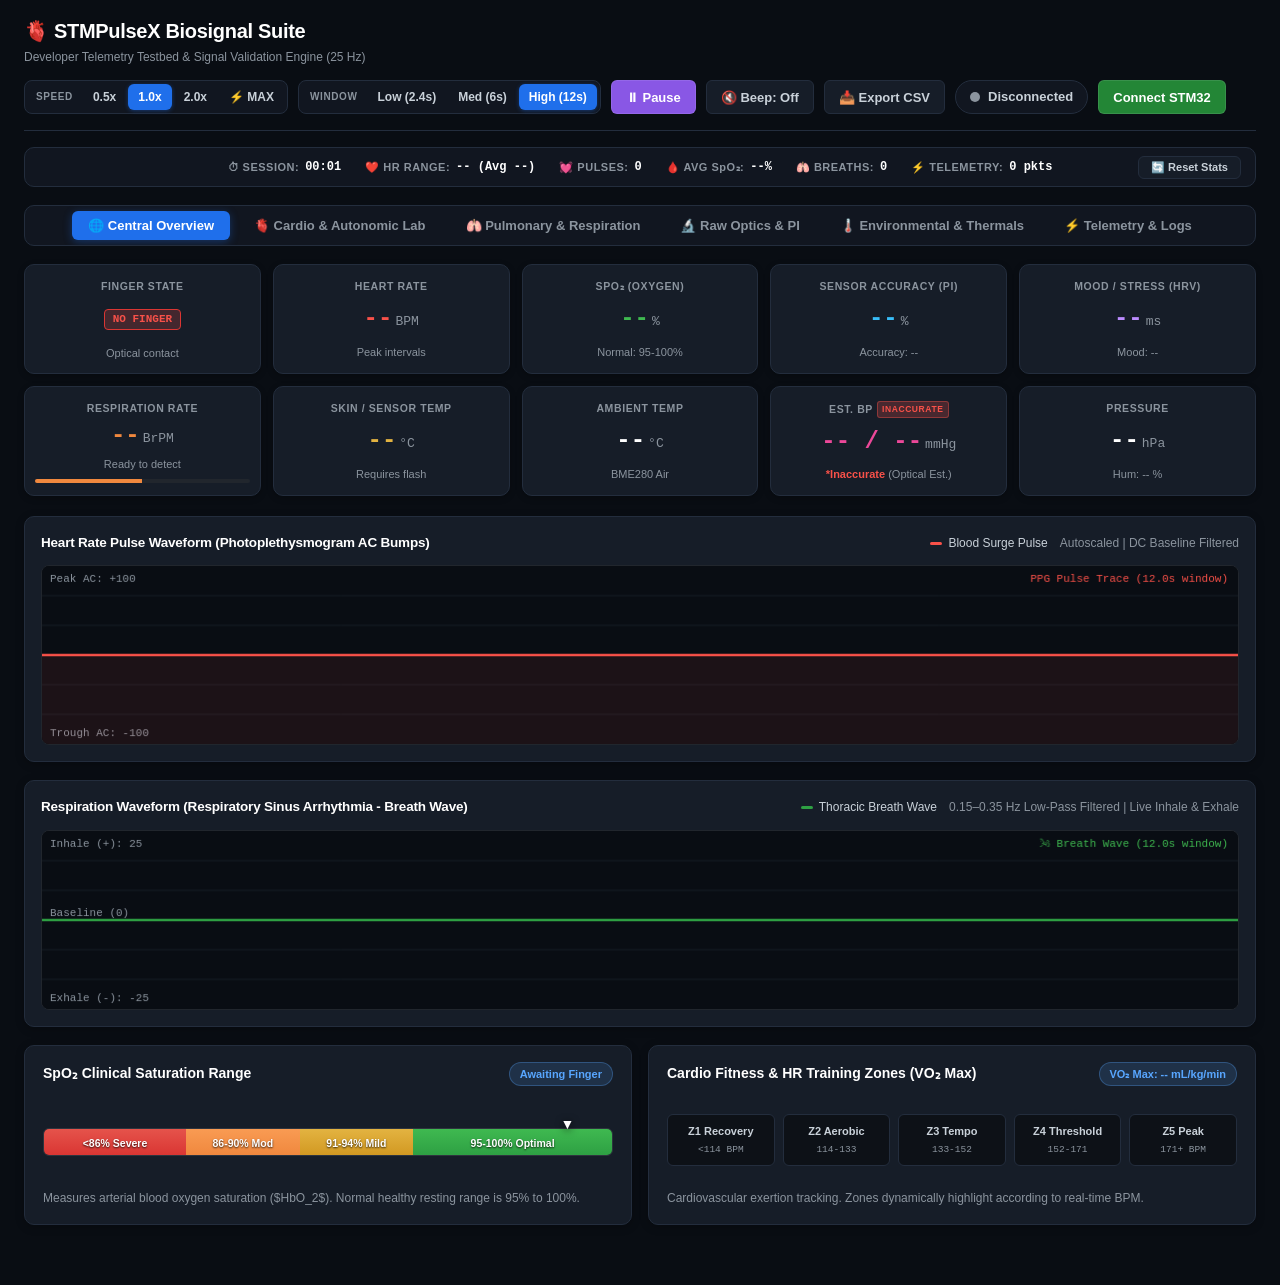
==== commit d50becc6: "feat(web): add experimental estimated blood pressure card with prominent inaccuracy disclaimer" ====
--- a/STMPulseX_Debug_Web/dashboard.html
+++ b/STMPulseX_Debug_Web/dashboard.html
@@ -4,8 +4,8 @@
   <meta charset="UTF-8">
   <meta name="viewport" content="width=device-width, initial-scale=1.0">
   <title>STMPulseX — Developer Biosignal Suite & Diagnostic Testbed</title>
-  <link rel="stylesheet" href="css/main.css?v=2.4">
-  <link rel="stylesheet" href="css/components.css?v=2.4">
+  <link rel="stylesheet" href="css/main.css?v=2.6">
+  <link rel="stylesheet" href="css/components.css?v=2.6">
 </head>
 <body>
 
@@ -115,6 +115,13 @@
           <div class="value"><span id="valTemp">--</span> <span class="unit">°C</span></div>
           <div class="subtext">BME280 Air</div>
         </div>
+                <div class="card" title="Estimated Cuffless Blood Pressure based on PPG pulse wave analysis. Inaccurate estimate — not a clinical cuff reading.">
+          <div class="label" style="display: flex; align-items: center; justify-content: center; gap: 4px;">
+            Est. BP <span style="font-size: 8.5px; padding: 1px 4px; border-radius: 3px; background: rgba(248, 81, 73, 0.22); color: #f85149; font-weight: 700; border: 1px solid rgba(248, 81, 73, 0.4);">INACCURATE</span>
+          </div>
+          <div class="value" style="color: #ec4899;"><span id="valBP">-- / --</span> <span class="unit">mmHg</span></div>
+          <div class="subtext" id="subBP"><span style="color: #f85149; font-weight: 700;">*Inaccurate</span> (Optical Est.)</div>
+        </div>
         <div class="card">
           <div class="label">Pressure</div>
           <div class="value"><span id="valPress">--</span> <span class="unit">hPa</span></div>
@@ -232,6 +239,38 @@
           <div class="pause-overlay">PAUSED</div>
         </div>
       </div>
+    
+      <div class="analysis-panel" style="margin-top: 16px;">
+        <div class="widget-card">
+          <div class="widget-header">
+            <div class="widget-title">Experimental Cuffless Blood Pressure (PWA Estimation)</div>
+            <div class="widget-badge" style="background: rgba(248, 81, 73, 0.2); color: #f85149; border-color: rgba(248, 81, 73, 0.4);">
+              ⚠️ INACCURATE / ESTIMATE ONLY
+            </div>
+          </div>
+          <div style="display: flex; align-items: center; justify-content: space-around; margin: 14px 0; padding: 12px; background: rgba(22, 29, 40, 0.6); border-radius: 8px; border: 1px solid var(--border);">
+            <div style="text-align: center;">
+              <div style="font-size: 11px; color: var(--text-dim); text-transform: uppercase;">Estimated Systolic</div>
+              <div style="font-size: 28px; font-weight: 800; font-family: var(--font-mono); color: #ec4899;" id="labSystolic">--</div>
+              <div style="font-size: 11px; color: var(--text-dim);">mmHg</div>
+            </div>
+            <div style="font-size: 24px; color: var(--text-dim); font-weight: 300;">/</div>
+            <div style="text-align: center;">
+              <div style="font-size: 11px; color: var(--text-dim); text-transform: uppercase;">Estimated Diastolic</div>
+              <div style="font-size: 28px; font-weight: 800; font-family: var(--font-mono); color: #ec4899;" id="labDiastolic">--</div>
+              <div style="font-size: 11px; color: var(--text-dim);">mmHg</div>
+            </div>
+            <div style="text-align: center; border-left: 1px solid var(--border); padding-left: 16px;">
+              <div style="font-size: 11px; color: var(--text-dim); text-transform: uppercase;">AHA/ACC Classification</div>
+              <div style="font-size: 15px; font-weight: 700; margin-top: 4px;" id="labBPClass">--</div>
+              <div style="font-size: 11px; color: var(--text-dim);" id="labBPStatus">Awaiting finger</div>
+            </div>
+          </div>
+          <div class="widget-desc" style="font-size: 11px; color: var(--text-dim); line-height: 1.45;">
+            ⚠️ <strong>Medical Disclaimer</strong>: This is an uncalibrated algorithmic surrogate estimated from single-channel PPG pulse rise time and heart rate. It is <strong>NOT</strong> an FDA-cleared diagnostic blood pressure reading and must <strong>NOT</strong> be used for clinical decisions. Standard inflatable arm cuff calibration is mandatory for true clinical accuracy.
+          </div>
+        </div>
+      </div>
     </section>
 
     <!-- ==================== TAB 3: RESPIRATION LAB ==================== -->
@@ -289,6 +328,19 @@
         </div>
         <div class="canvas-wrap">
           <canvas id="rawRedCanvas" width="900" height="180"></canvas>
+          <div class="pause-overlay">PAUSED</div>
+        </div>
+      </div>
+<div class="chart-container">
+        <div class="chart-header">
+          <div class="chart-title">Differential Optical Channel (&Delta; = IR &minus; Red Photodiode Counts)</div>
+          <div class="legend">
+            <div class="legend-item"><span class="legend-color" style="background: var(--purple);"></span> Optical Delta &Delta; (Purple)</div>
+            <div style="color: var(--text-dim);">Dynamic Autoscaled (Differential Absorption)</div>
+          </div>
+        </div>
+        <div class="canvas-wrap">
+          <canvas id="rawDiffCanvas" width="900" height="180"></canvas>
           <div class="pause-overlay">PAUSED</div>
         </div>
       </div>
@@ -342,10 +394,10 @@
   </main>
 
   <!-- Modular Scripts -->
-  <script src="js/audio.js?v=2.2"></script>
-  <script src="js/export.js?v=2.2"></script>
-  <script src="js/charts.js?v=2.2"></script>
-  <script src="js/dsp.js?v=2.3"></script>
-  <script src="js/app.js?v=2.2"></script>
+  <script src="js/audio.js?v=2.6"></script>
+  <script src="js/export.js?v=2.6"></script>
+  <script src="js/charts.js?v=2.6"></script>
+  <script src="js/dsp.js?v=2.6"></script>
+  <script src="js/app.js?v=2.6"></script>
 </body>
 </html>
--- a/STMPulseX_Debug_Web/css/components.css
+++ b/STMPulseX_Debug_Web/css/components.css
@@ -130,16 +130,16 @@
 }
 
 /* On standard / widescreen desktop: All 9 cards fit on 1 sleek row */
-@media (min-width: 1360px) {
+@media (min-width: 1440px) {
   .grid {
-    grid-template-columns: repeat(9, 1fr);
+    grid-template-columns: repeat(10, 1fr);
   }
 }
 
-/* On medium / laptop screens: 3 rows of 3 cards (perfect 3x3, zero orphans) */
-@media (min-width: 820px) and (max-width: 1359px) {
+/* On medium / laptop screens: 2 rows of 5 cards (perfect 2x5, zero orphans) */
+@media (min-width: 820px) and (max-width: 1439px) {
   .grid {
-    grid-template-columns: repeat(3, 1fr);
+    grid-template-columns: repeat(5, 1fr);
   }
 }
 
@@ -453,3 +453,9 @@
   margin-left: 8px;
 }
 .toast.show { opacity: 1; }
+
+/* Sleep State & Actigraphy Indicators */
+.sleep-restful { color: #3fb950 !important; text-shadow: 0 0 10px rgba(63, 185, 80, 0.4); }
+.sleep-light { color: #38bdf8 !important; text-shadow: 0 0 10px rgba(56, 189, 248, 0.4); }
+.sleep-restless { color: #f85149 !important; text-shadow: 0 0 10px rgba(248, 81, 73, 0.4); }
+
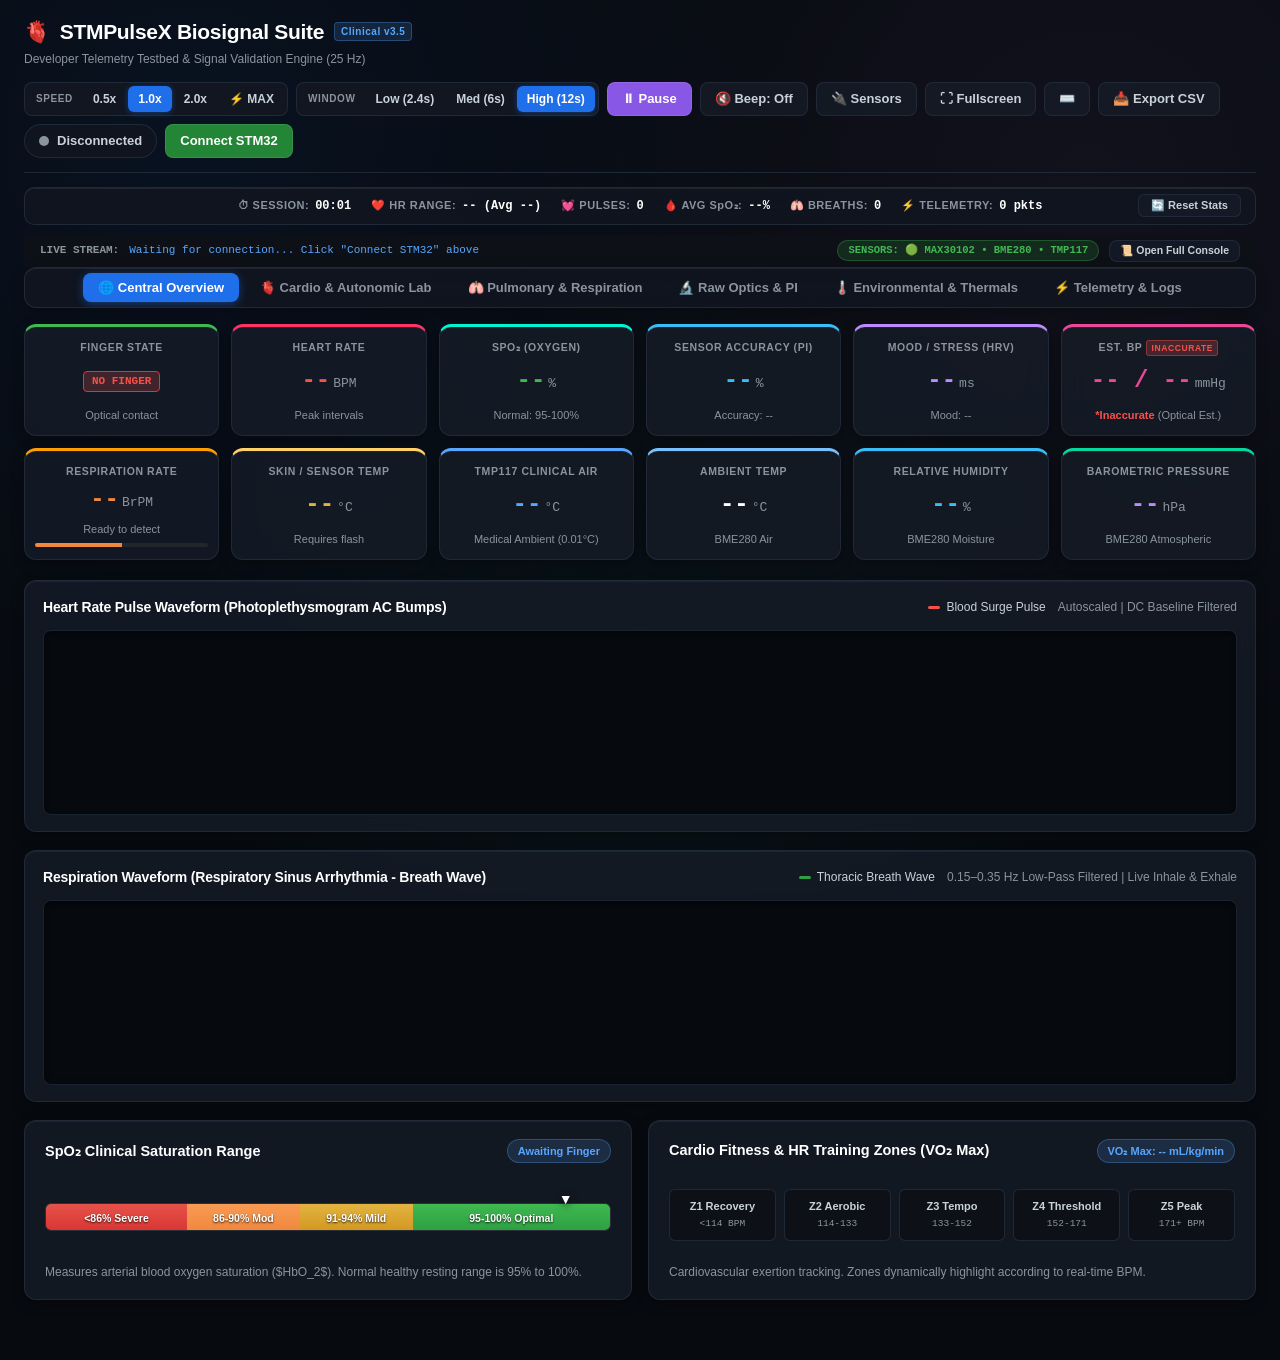
==== commit 8f881e4f: "docs: add STMPulseX scientific theory guide and polish web suite" ====
--- a/STMPulseX_Debug_Web/dashboard.html
+++ b/STMPulseX_Debug_Web/dashboard.html
@@ -4,15 +4,15 @@
   <meta charset="UTF-8">
   <meta name="viewport" content="width=device-width, initial-scale=1.0">
   <title>STMPulseX — Developer Biosignal Suite & Diagnostic Testbed</title>
-  <link rel="stylesheet" href="css/main.css?v=2.6">
-  <link rel="stylesheet" href="css/components.css?v=2.6">
+  <link rel="stylesheet" href="css/main.css?v=3.8">
+  <link rel="stylesheet" href="css/components.css?v=3.8">
 </head>
 <body>
 
   <!-- Top Header & Global Controls Toolbar -->
   <header>
     <div class="brand-wrap">
-      <h1>🫀 STMPulseX Biosignal Suite</h1>
+      <h1><span class="brand-icon">🫀</span> STMPulseX Biosignal Suite <span class="brand-badge">Clinical v3.5</span></h1>
       <p>Developer Telemetry Testbed &amp; Signal Validation Engine (25 Hz)</p>
     </div>
 
@@ -33,8 +33,11 @@
       </div>
 
       <button class="btn btn-pause" id="pauseBtn" onclick="togglePause()">⏸ Pause</button>
-      <button class="btn btn-secondary" id="audioBtn" onclick="toggleAudio()" title="Toggle clinical pulse audio beep">🔇 Beep: Off</button>
-      <button class="btn btn-secondary" id="csvBtn" onclick="exportCSV()" title="Download session telemetry data as CSV">📥 Export CSV</button>
+      <button class="btn btn-secondary" id="audioBtn" onclick="toggleAudio()" title="Toggle clinical pulse audio beep (HotKey: M)">🔇 Beep: Off</button>
+      <button class="btn btn-secondary" id="topoBtn" onclick="openTopologyModal()" title="View STM32 hardware I2C sensor topology">🔌 Sensors</button>
+      <button class="btn btn-secondary" id="fullscreenBtn" onclick="toggleFullscreen()" title="Toggle full-screen ICU bedside monitor (HotKey: F)">⛶ Fullscreen</button>
+      <button class="btn btn-secondary" id="shortcutsBtn" onclick="openShortcutsModal()" title="Keyboard shortcuts cheat sheet (HotKey: ?)">⌨️</button>
+      <button class="btn btn-secondary" id="csvBtn" onclick="exportCSV()" title="Download session telemetry data as CSV (HotKey: E)">📥 Export CSV</button>
 
       <div class="status-badge">
         <span class="dot" id="statusDot"></span>
@@ -55,6 +58,18 @@
     <button class="btn-stat-reset" onclick="resetSessionStats()" title="Reset session counters">🔄 Reset Stats</button>
   </div>
 
+  <!-- Live Diagnostic & Log Stream Ticker Bar -->
+  <div class="mini-ticker-bar" style="background: #0d1117; border-bottom: 1px solid var(--border-color); padding: 5px 16px; display: flex; align-items: center; justify-content: space-between; font-size: 11px; font-family: ui-monospace, SFMono-Regular, Menlo, Monaco, Consolas, monospace;">
+    <div style="display: flex; align-items: center; gap: 10px; overflow: hidden; white-space: nowrap; flex: 1; margin-right: 12px;">
+      <span style="color: var(--text-dim); font-weight: 700; flex-shrink: 0;">LIVE STREAM:</span>
+      <span id="miniLogText" style="color: #58a6ff; overflow: hidden; text-overflow: ellipsis; white-space: nowrap;">Waiting for connection... Click "Connect STM32" above</span>
+    </div>
+    <div style="display: flex; align-items: center; gap: 10px; flex-shrink: 0;">
+      <span id="sensorHealthBadge" style="padding: 2px 10px; border-radius: 12px; font-size: 10.5px; font-weight: 700; background: rgba(63, 185, 80, 0.15); color: #3fb950; border: 1px solid rgba(63, 185, 80, 0.3);">SENSORS: 🟢 MAX30102 • BME280 • TMP117</span>
+      <button class="btn btn-secondary" style="padding: 2px 10px; font-size: 10.5px; height: 22px;" onclick="switchTab('tab-telemetry')">📜 Open Full Console</button>
+    </div>
+  </div>
+
   <!-- Primary Navigation Tabs -->
   <nav class="tab-nav">
     <button class="tab-btn active" data-tab="tab-overview">🌐 Central Overview</button>
@@ -70,34 +85,44 @@
 
     <!-- ==================== TAB 1: CENTRAL OVERVIEW ==================== -->
     <section class="tab-pane active" id="tab-overview">
-      <!-- 9 Metric Summary Grid -->
+            <!-- 12 Metric Symmetric Grid (Strictly 2 Rows x 6 Columns) -->
       <div class="grid">
-        <div class="card">
+        <!-- Row 1: Primary Vitals & Hemodynamics -->
+        <div class="card card-finger">
           <div class="label">Finger State</div>
           <div class="value" id="valFinger"><span class="finger-indicator finger-no">NO FINGER</span></div>
           <div class="subtext" id="subFinger">Optical contact</div>
         </div>
-        <div class="card">
+        <div class="card card-hr">
           <div class="label">Heart Rate</div>
           <div class="value" style="color: #f85149;"><span id="valBPM">--</span> <span class="unit">BPM</span></div>
           <div class="subtext" id="subBPM">Peak intervals</div>
         </div>
-        <div class="card">
+        <div class="card card-spo2">
           <div class="label">SpO₂ (Oxygen)</div>
           <div class="value" style="color: #3fb950;"><span id="valSpO2">--</span> <span class="unit">%</span></div>
           <div class="subtext" id="subSpO2">Normal: 95-100%</div>
         </div>
-        <div class="card">
+        <div class="card card-pi">
           <div class="label">Sensor Accuracy (PI)</div>
           <div class="value" style="color: var(--cyan);"><span id="valPI">--</span> <span class="unit">%</span></div>
           <div class="subtext" id="subPI">Accuracy: --</div>
         </div>
-        <div class="card">
+        <div class="card card-hrv">
           <div class="label">Mood / Stress (HRV)</div>
           <div class="value" style="color: var(--purple);"><span id="valHRV">--</span> <span class="unit">ms</span></div>
           <div class="subtext" id="subHRV">Mood: --</div>
         </div>
-        <div class="card">
+        <div class="card card-bp" title="Estimated Cuffless Blood Pressure based on PPG pulse wave analysis. Inaccurate estimate — not a clinical cuff reading.">
+          <div class="label" style="display: flex; align-items: center; justify-content: center; gap: 4px;">
+            Est. BP <span style="font-size: 8.5px; padding: 1px 4px; border-radius: 3px; background: rgba(248, 81, 73, 0.22); color: #f85149; font-weight: 700; border: 1px solid rgba(248, 81, 73, 0.4);">INACCURATE</span>
+          </div>
+          <div class="value" style="color: #ec4899;"><span id="valBP">-- / --</span> <span class="unit">mmHg</span></div>
+          <div class="subtext" id="subBP"><span style="color: #f85149; font-weight: 700;">*Inaccurate</span> (Optical Est.)</div>
+        </div>
+
+        <!-- Row 2: Pulmonary, Thermals, Atmosphere & Sleep -->
+        <div class="card card-resp">
           <div class="label">Respiration Rate</div>
           <div class="value" style="color: var(--orange);"><span id="valResp">--</span> <span class="unit">BrPM</span></div>
           <div class="subtext" id="subResp">Ready to detect</div>
@@ -105,27 +130,30 @@
             <div id="breathBar" class="breath-bar-fill"></div>
           </div>
         </div>
-        <div class="card">
+        <div class="card card-skintemp">
           <div class="label">Skin / Sensor Temp</div>
           <div class="value" style="color: #e3b341;"><span id="valSkinTemp">--</span> <span class="unit">°C</span></div>
           <div class="subtext" id="subSkinTemp">Requires flash</div>
         </div>
-        <div class="card">
+        <div class="card card-tmp117">
+          <div class="label">TMP117 Clinical Air</div>
+          <div class="value" style="color: #58a6ff;"><span id="valTmp117">--</span> <span class="unit">°C</span></div>
+          <div class="subtext">Medical Ambient (0.01°C)</div>
+        </div>
+        <div class="card card-temp">
           <div class="label">Ambient Temp</div>
           <div class="value"><span id="valTemp">--</span> <span class="unit">°C</span></div>
           <div class="subtext">BME280 Air</div>
         </div>
-                <div class="card" title="Estimated Cuffless Blood Pressure based on PPG pulse wave analysis. Inaccurate estimate — not a clinical cuff reading.">
-          <div class="label" style="display: flex; align-items: center; justify-content: center; gap: 4px;">
-            Est. BP <span style="font-size: 8.5px; padding: 1px 4px; border-radius: 3px; background: rgba(248, 81, 73, 0.22); color: #f85149; font-weight: 700; border: 1px solid rgba(248, 81, 73, 0.4);">INACCURATE</span>
-          </div>
-          <div class="value" style="color: #ec4899;"><span id="valBP">-- / --</span> <span class="unit">mmHg</span></div>
-          <div class="subtext" id="subBP"><span style="color: #f85149; font-weight: 700;">*Inaccurate</span> (Optical Est.)</div>
-        </div>
-        <div class="card">
-          <div class="label">Pressure</div>
-          <div class="value"><span id="valPress">--</span> <span class="unit">hPa</span></div>
-          <div class="subtext" id="subHum">Hum: -- %</div>
+        <div class="card card-hum">
+          <div class="label">Relative Humidity</div>
+          <div class="value" style="color: #38bdf8;"><span id="valHum">--</span> <span class="unit">%</span></div>
+          <div class="subtext" id="subHumStatus">BME280 Moisture</div>
+        </div>
+        <div class="card card-press">
+          <div class="label">Barometric Pressure</div>
+          <div class="value" style="color: #bc8cff;"><span id="valPress">--</span> <span class="unit">hPa</span></div>
+          <div class="subtext" id="subPress">BME280 Atmospheric</div>
         </div>
       </div>
 
@@ -346,9 +374,22 @@
       </div>
     </section>
 
+        
+
     <!-- ==================== TAB 5: ENVIRONMENTAL & THERMALS ==================== -->
     <section class="tab-pane" id="tab-environment">
       <div class="analysis-panel">
+        <div class="widget-card">
+          <div class="widget-header">
+            <div class="widget-title">TMP117 Clinical Ambient Sensor (0.01°C)</div>
+            <div class="widget-badge" style="background: rgba(88, 166, 255, 0.15); color: #58a6ff; border-color: rgba(88, 166, 255, 0.3);">High Precision</div>
+          </div>
+          <div style="margin: 14px 0; font-size: 14px; line-height: 1.6;">
+            <p><strong>TMP117 Environment Temp:</strong> <span id="envTmp117Val" style="color: #58a6ff; font-weight: 700;">-- °C</span></p>
+            <p style="margin-top: 6px;"><strong>Core/Peripheral Gradient (ΔT):</strong> <span id="envTmpGradientVal" style="color: #3fb950; font-weight: 700;">-- °C</span></p>
+          </div>
+          <div class="widget-desc">Texas Instruments TMP117 16-bit clinical-grade digital temperature sensor (±0.1°C accuracy across human body range).</div>
+        </div>
         <div class="widget-card">
           <div class="widget-header">
             <div class="widget-title">Thermal Comparison &amp; Peripheral Gradient (ΔT)</div>
@@ -393,11 +434,93 @@
 
   </main>
 
+  
+  <!-- Hardware Bus Topology & Diagnostics Modal -->
+  <div class="modal-overlay" id="topologyModal">
+    <div class="modal-dialog">
+      <div class="modal-header">
+        <h3>🔌 STM32 Hardware Bus Topology (I2C1)</h3>
+        <button class="modal-close" onclick="closeTopologyModal()">&times;</button>
+      </div>
+      <p style="font-size: 12.5px; color: var(--text-dim); margin-bottom: 16px;">
+        All digital sensors share physical bus <strong>hi2c1</strong> on pins <strong>PB6 (SCL)</strong> &amp; <strong>PB7 (SDA)</strong> with standard 100 kHz clocking.
+      </p>
+      <table class="topology-table">
+        <thead>
+          <tr>
+            <th>Device</th>
+            <th>Address</th>
+            <th>Function</th>
+            <th>Sample Rate</th>
+            <th>Status</th>
+          </tr>
+        </thead>
+        <tbody>
+          <tr>
+            <td><strong>TMP117</strong></td>
+            <td><code>0x48</code></td>
+            <td>Clinical Ambient Temp (&plusmn;0.1&deg;C)</td>
+            <td>1 Hz / 25 Hz</td>
+            <td><span class="sensor-dot sensor-online"></span><strong style="color: #3fb950;">ONLINE</strong></td>
+          </tr>
+          <tr>
+            <td><strong>MAX30102</strong></td>
+            <td><code>0x57</code></td>
+            <td>PPG Optical Heart Rate &amp; SpO&sub2;</td>
+            <td>100 Hz / 25 Hz</td>
+            <td><span class="sensor-dot sensor-online"></span><strong style="color: #3fb950;">ONLINE</strong></td>
+          </tr>
+          <tr>
+            <td><strong>BME280</strong></td>
+            <td><code>0x76</code></td>
+            <td>Pressure, Humidity, Temperature</td>
+            <td>1 Hz / 25 Hz</td>
+            <td><span class="sensor-dot sensor-online"></span><strong style="color: #3fb950;">ONLINE</strong></td>
+          </tr>
+          <tr>
+            <td><strong>MPU6050</strong></td>
+            <td><code>0x68 / 0x69</code></td>
+            <td>6-Axis IMU Actigraphy &amp; Sleep</td>
+            <td><span class="status-badge" style="background: rgba(139, 148, 158, 0.15); color: #8b949e; border: 1px solid rgba(139, 148, 158, 0.3);">DISABLED</span></td>
+            <td>Unpopulated / Disabled</td>
+          </tr>
+        </tbody>
+      </table>
+      <div style="margin-top: 18px; padding: 12px; border-radius: 8px; background: rgba(88, 166, 255, 0.08); border: 1px solid rgba(88, 166, 255, 0.2); font-size: 11.5px; color: var(--text);">
+        &#9889; <strong>Telemetry Protocol:</strong> STM32 USB CDC Virtual COM Port @ 115200 baud streaming 25 samples/sec deterministic packet framing.
+      </div>
+    </div>
+  </div>
+
+  <!-- Keyboard Shortcuts Modal -->
+  <div class="modal-overlay" id="shortcutsModal">
+    <div class="modal-dialog">
+      <div class="modal-header">
+        <h3>⌨️ Keyboard Shortcuts</h3>
+        <button class="modal-close" onclick="closeShortcutsModal()">&times;</button>
+      </div>
+      <div style="display: flex; flex-direction: column; gap: 4px;">
+        <div class="shortcut-row"><span>Pause / Resume Waveforms</span><span class="kbd-key">Space</span></div>
+        <div class="shortcut-row"><span>Jump to Central Overview</span><span class="kbd-key">1</span></div>
+        <div class="shortcut-row"><span>Jump to Cardio &amp; Autonomic Lab</span><span class="kbd-key">2</span></div>
+        <div class="shortcut-row"><span>Jump to Pulmonary &amp; Respiration</span><span class="kbd-key">3</span></div>
+        <div class="shortcut-row"><span>Jump to Raw Optics &amp; PI</span><span class="kbd-key">4</span></div>
+        <div class="shortcut-row"><span>Jump to Environmental &amp; Thermals</span><span class="kbd-key">5</span></div>
+        <div class="shortcut-row"><span>Jump to Telemetry &amp; Logs</span><span class="kbd-key">6</span></div>
+        <div class="shortcut-row"><span>Toggle Clinical Audio Beep</span><span class="kbd-key">M</span></div>
+        <div class="shortcut-row"><span>Toggle Fullscreen ICU Monitor</span><span class="kbd-key">F</span></div>
+        <div class="shortcut-row"><span>Export Session CSV</span><span class="kbd-key">E</span></div>
+        <div class="shortcut-row"><span>Clear Terminal Logs</span><span class="kbd-key">C</span></div>
+        <div class="shortcut-row"><span>Close Dialogs</span><span class="kbd-key">Esc</span></div>
+      </div>
+    </div>
+  </div>
+
   <!-- Modular Scripts -->
-  <script src="js/audio.js?v=2.6"></script>
-  <script src="js/export.js?v=2.6"></script>
-  <script src="js/charts.js?v=2.6"></script>
-  <script src="js/dsp.js?v=2.6"></script>
-  <script src="js/app.js?v=2.6"></script>
+  <script src="js/audio.js?v=3.8"></script>
+  <script src="js/export.js?v=3.8"></script>
+  <script src="js/charts.js?v=3.8"></script>
+  <script src="js/dsp.js?v=3.8"></script>
+  <script src="js/app.js?v=3.8"></script>
 </body>
 </html>
--- a/STMPulseX_Debug_Web/css/main.css
+++ b/STMPulseX_Debug_Web/css/main.css
@@ -1,9 +1,14 @@
 :root {
-  --bg: #090d13;
-  --panel-bg: #111620;
-  --card-bg: #161d28;
-  --card-hover: #1c2534;
-  --border: #232d3d;
+  --bg: #070a0f;
+  --bg-gradient: radial-gradient(circle at 15% 15%, rgba(31, 111, 235, 0.08) 0%, transparent 45%),
+                 radial-gradient(circle at 85% 20%, rgba(188, 140, 255, 0.06) 0%, transparent 45%),
+                 radial-gradient(circle at 50% 80%, rgba(0, 245, 212, 0.04) 0%, transparent 50%),
+                 #070a0f;
+  --panel-bg: rgba(17, 22, 32, 0.85);
+  --card-bg: rgba(22, 29, 40, 0.78);
+  --card-hover: rgba(28, 37, 52, 0.95);
+  --border: rgba(35, 45, 61, 0.85);
+  --border-specular: rgba(255, 255, 255, 0.07);
   --border-focus: #388bfd;
   --text: #c9d1d9;
   --text-dim: #8b949e;
@@ -12,8 +17,10 @@
   --green: #2ea043;
   --green-bright: #3fb950;
   --red: #f85149;
+  --red-neon: #ff3366;
   --orange: #f0883e;
   --cyan: #38bdf8;
+  --cyan-neon: #00f5d4;
   --purple: #bc8cff;
   --yellow: #d29922;
   --font-main: -apple-system, BlinkMacSystemFont, "Segoe UI", Roboto, Helvetica, Arial, sans-serif;
@@ -44,11 +51,13 @@
 
 body {
   font-family: var(--font-main);
-  background: var(--bg);
+  background: var(--bg-gradient);
+  background-attachment: fixed;
   color: var(--text);
   padding: 16px 24px 40px 24px;
   line-height: 1.5;
   -webkit-font-smoothing: antialiased;
+  min-height: 100vh;
 }
 
 /* Header & Controls Toolbar */
@@ -56,47 +65,81 @@
   display: flex;
   justify-content: space-between;
   align-items: center;
-  margin-bottom: 16px;
-  padding-bottom: 16px;
+  margin-bottom: 14px;
+  padding-bottom: 14px;
   border-bottom: 1px solid var(--border);
   flex-wrap: wrap;
   gap: 14px;
 }
 
 .brand-wrap h1 {
-  font-size: 20px;
+  font-size: 21px;
   font-weight: 700;
   color: var(--text-bright);
   letter-spacing: -0.3px;
   display: flex;
   align-items: center;
-  gap: 8px;
+  gap: 10px;
+}
+
+.brand-icon {
+  display: inline-flex;
+  align-items: center;
+  justify-content: center;
+  transition: transform 0.15s ease;
+}
+
+.brand-icon.pulsing {
+  animation: heartPulse 0.45s cubic-bezier(0.2, 0.8, 0.4, 1);
+}
+
+@keyframes heartPulse {
+  0% { transform: scale(1); filter: drop-shadow(0 0 0 rgba(255, 51, 102, 0)); }
+  35% { transform: scale(1.35); filter: drop-shadow(0 0 14px rgba(255, 51, 102, 0.9)); }
+  65% { transform: scale(1.1); filter: drop-shadow(0 0 8px rgba(255, 51, 102, 0.6)); }
+  100% { transform: scale(1); filter: drop-shadow(0 0 0 rgba(255, 51, 102, 0)); }
 }
 
 .brand-wrap p {
   font-size: 12px;
   color: var(--text-dim);
   margin-top: 2px;
+  display: flex;
+  align-items: center;
+  gap: 8px;
+}
+
+.brand-badge {
+  font-size: 10px;
+  font-weight: 700;
+  letter-spacing: 0.5px;
+  padding: 1px 6px;
+  border-radius: 4px;
+  background: rgba(88, 166, 255, 0.15);
+  color: #58a6ff;
+  border: 1px solid rgba(88, 166, 255, 0.3);
 }
 
 .toolbar {
   display: flex;
   align-items: center;
-  gap: 10px;
+  gap: 8px;
   flex-wrap: wrap;
 }
 
-/* Primary Navigation Tabs — Center Aligned */
+/* Primary Navigation Tabs — Center Aligned Glass Pill */
 .tab-nav {
   display: flex;
   justify-content: center;
   align-items: center;
-  gap: 8px;
+  gap: 6px;
   background: var(--panel-bg);
+  backdrop-filter: blur(12px);
   padding: 5px 8px;
-  border-radius: 10px;
+  border-radius: 12px;
   border: 1px solid var(--border);
-  margin-bottom: 18px;
+  box-shadow: inset 0 1px 0 var(--border-specular), 0 4px 14px rgba(0, 0, 0, 0.3);
+  margin-bottom: 16px;
   overflow-x: auto;
 }
 
@@ -104,12 +147,12 @@
   background: transparent;
   color: var(--text-dim);
   border: none;
-  padding: 7px 16px;
+  padding: 7px 15px;
   font-size: 13px;
   font-weight: 600;
-  border-radius: 6px;
+  border-radius: 8px;
   cursor: pointer;
-  transition: all 0.2s ease;
+  transition: all 0.2s cubic-bezier(0.4, 0, 0.2, 1);
   white-space: nowrap;
   display: inline-flex;
   align-items: center;
@@ -118,13 +161,13 @@
 
 .tab-btn:hover {
   color: var(--text-bright);
-  background: rgba(255, 255, 255, 0.05);
+  background: rgba(255, 255, 255, 0.06);
 }
 
 .tab-btn.active {
   background: #1f6feb;
   color: #fff;
-  box-shadow: 0 2px 8px rgba(31, 111, 235, 0.35);
+  box-shadow: 0 2px 10px rgba(31, 111, 235, 0.45);
 }
 
 .tab-content {
@@ -150,12 +193,14 @@
   display: flex;
   justify-content: center;
   align-items: center;
-  gap: 24px;
+  gap: 20px;
   background: var(--panel-bg);
+  backdrop-filter: blur(12px);
   border: 1px solid var(--border);
+  box-shadow: inset 0 1px 0 var(--border-specular);
   border-radius: 10px;
-  padding: 10px 20px;
-  margin-bottom: 18px;
+  padding: 9px 18px;
+  margin-bottom: 10px;
   font-size: 12px;
   flex-wrap: wrap;
   position: relative;
@@ -206,3 +251,97 @@
     margin-left: 0;
   }
 }
+
+/* Modal Dialog Styles */
+.modal-overlay {
+  position: fixed;
+  top: 0;
+  left: 0;
+  right: 0;
+  bottom: 0;
+  background: rgba(0, 0, 0, 0.75);
+  backdrop-filter: blur(8px);
+  display: flex;
+  align-items: center;
+  justify-content: center;
+  z-index: 1000;
+  opacity: 0;
+  pointer-events: none;
+  transition: opacity 0.2s ease;
+}
+
+.modal-overlay.open {
+  opacity: 1;
+  pointer-events: auto;
+}
+
+.modal-dialog {
+  background: #111620;
+  border: 1px solid #30363d;
+  box-shadow: 0 12px 40px rgba(0, 0, 0, 0.65), inset 0 1px 0 rgba(255, 255, 255, 0.08);
+  border-radius: 14px;
+  width: 90%;
+  max-width: 620px;
+  max-height: 85vh;
+  overflow-y: auto;
+  padding: 24px;
+  transform: translateY(12px) scale(0.98);
+  transition: transform 0.2s cubic-bezier(0.4, 0, 0.2, 1);
+}
+
+.modal-overlay.open .modal-dialog {
+  transform: translateY(0) scale(1);
+}
+
+.modal-header {
+  display: flex;
+  justify-content: space-between;
+  align-items: center;
+  margin-bottom: 16px;
+  padding-bottom: 12px;
+  border-bottom: 1px solid var(--border);
+}
+
+.modal-header h3 {
+  font-size: 16px;
+  font-weight: 700;
+  color: var(--text-bright);
+  display: flex;
+  align-items: center;
+  gap: 8px;
+}
+
+.modal-close {
+  background: transparent;
+  border: none;
+  color: var(--text-dim);
+  font-size: 20px;
+  cursor: pointer;
+  padding: 4px;
+  line-height: 1;
+  border-radius: 4px;
+}
+
+.modal-close:hover {
+  color: var(--text-bright);
+  background: rgba(255, 255, 255, 0.1);
+}
+
+/* Fullscreen Clinical Monitor Mode */
+body.fullscreen-mode {
+  padding: 10px 14px;
+}
+body.fullscreen-mode header {
+  padding-bottom: 8px;
+  margin-bottom: 8px;
+}
+body.fullscreen-mode .brand-wrap p,
+body.fullscreen-mode .mini-ticker-bar {
+  display: none;
+}
+body.fullscreen-mode .chart-container {
+  margin-bottom: 10px;
+}
+body.fullscreen-mode canvas {
+  height: 240px;
+}
--- a/STMPulseX_Debug_Web/css/components.css
+++ b/STMPulseX_Debug_Web/css/components.css
@@ -5,11 +5,11 @@
   border: 1px solid rgba(240, 246, 252, 0.1);
   height: 34px;
   padding: 0 14px;
-  border-radius: 6px;
+  border-radius: 8px;
   font-size: 13px;
   font-weight: 600;
   cursor: pointer;
-  transition: background 0.2s, transform 0.1s, box-shadow 0.2s;
+  transition: all 0.2s cubic-bezier(0.4, 0, 0.2, 1);
   display: inline-flex;
   align-items: center;
   justify-content: center;
@@ -19,13 +19,13 @@
 }
 .btn:hover {
   background: #2ea043;
-  box-shadow: 0 2px 8px rgba(46, 160, 67, 0.3);
-}
-.btn:active { transform: scale(0.98); }
+  box-shadow: 0 2px 10px rgba(46, 160, 67, 0.4);
+}
+.btn:active { transform: scale(0.97); }
 .btn.disconnect { background: #da3633; }
 .btn.disconnect:hover {
   background: #f85149;
-  box-shadow: 0 2px 8px rgba(248, 81, 73, 0.3);
+  box-shadow: 0 2px 10px rgba(248, 81, 73, 0.4);
 }
 
 .btn-secondary {
@@ -33,19 +33,19 @@
   color: var(--text);
   border: 1px solid var(--border);
 }
-.btn-secondary:hover { background: var(--card-hover); color: #fff; }
+.btn-secondary:hover { background: var(--card-hover); color: #fff; border-color: rgba(255, 255, 255, 0.15); }
 .btn-secondary.active {
   background: #1f6feb;
   border-color: #388bfd;
   color: #fff;
-  box-shadow: 0 1px 6px rgba(31, 111, 235, 0.4);
+  box-shadow: 0 1px 8px rgba(31, 111, 235, 0.45);
 }
 
 .btn-pause {
   background: #8957e5;
   color: #fff;
 }
-.btn-pause:hover { background: #9e6cf7; box-shadow: 0 2px 8px rgba(137, 87, 229, 0.35); }
+.btn-pause:hover { background: #9e6cf7; box-shadow: 0 2px 10px rgba(137, 87, 229, 0.4); }
 .btn-pause.paused {
   background: #d29922;
   color: #000;
@@ -93,7 +93,7 @@
 .segmented-control .btn-secondary.active {
   background: #1f6feb;
   color: #fff;
-  box-shadow: 0 1px 4px rgba(31, 111, 235, 0.4);
+  box-shadow: 0 1px 6px rgba(31, 111, 235, 0.4);
 }
 
 .status-badge {
@@ -118,33 +118,26 @@
 }
 .dot.connected {
   background: var(--green-bright);
-  box-shadow: 0 0 10px var(--green-bright);
-}
-
-/* Metric Cards Grid - Perfectly Balanced Layout */
+  box-shadow: 0 0 12px var(--green-bright);
+}
+
+/* Metric Cards Grid - Strictly Symmetric 2 Rows x 6 Columns Layout */
 .grid {
   display: grid;
-  grid-template-columns: repeat(auto-fit, minmax(130px, 1fr));
+  grid-template-columns: repeat(6, 1fr);
   gap: 12px;
   margin-bottom: 20px;
 }
 
-/* On standard / widescreen desktop: All 9 cards fit on 1 sleek row */
-@media (min-width: 1440px) {
+/* Tablet & Medium screens: Symmetric 3 rows of 4 */
+@media (max-width: 1200px) and (min-width: 768px) {
   .grid {
-    grid-template-columns: repeat(10, 1fr);
+    grid-template-columns: repeat(4, 1fr);
   }
 }
 
-/* On medium / laptop screens: 2 rows of 5 cards (perfect 2x5, zero orphans) */
-@media (min-width: 820px) and (max-width: 1439px) {
-  .grid {
-    grid-template-columns: repeat(5, 1fr);
-  }
-}
-
-/* On smaller / mobile screens: 2 columns */
-@media (max-width: 819px) {
+/* Mobile & Narrow screens: Symmetric 6 rows of 2 */
+@media (max-width: 767px) {
   .grid {
     grid-template-columns: repeat(2, 1fr);
   }
@@ -152,22 +145,46 @@
 
 .card {
   background: var(--card-bg);
-  border: 1px solid var(--border);
-  border-radius: 10px;
-  padding: 14px 10px 12px 10px;
+  backdrop-filter: blur(12px);
+  border: 1px solid var(--border);
+  border-radius: 12px;
+  padding: 13px 10px 11px 10px;
   text-align: center;
   position: relative;
   display: flex;
   flex-direction: column;
   justify-content: space-between;
-  min-height: 110px;
-  box-shadow: 0 2px 6px rgba(0, 0, 0, 0.25);
-  transition: transform 0.15s ease, border-color 0.15s ease, box-shadow 0.15s ease;
+  min-height: 112px;
+  box-shadow: 0 4px 14px rgba(0, 0, 0, 0.3), inset 0 1px 0 rgba(255, 255, 255, 0.05);
+  transition: transform 0.18s cubic-bezier(0.4, 0, 0.2, 1), border-color 0.18s ease, box-shadow 0.18s ease;
+  overflow: hidden;
 }
 .card:hover {
-  border-color: rgba(88, 166, 255, 0.4);
-  box-shadow: 0 4px 14px rgba(0, 0, 0, 0.35);
+  border-color: rgba(88, 166, 255, 0.45);
+  box-shadow: 0 6px 20px rgba(0, 0, 0, 0.45), inset 0 1px 0 rgba(255, 255, 255, 0.1);
   transform: translateY(-2px);
+}
+
+/* Color Accent Bars on Card Tops */
+.card-finger { border-top: 3px solid #3fb950; }
+.card-hr { border-top: 3px solid #ff3366; }
+.card-spo2 { border-top: 3px solid #00f5d4; }
+.card-pi { border-top: 3px solid #38bdf8; }
+.card-hrv { border-top: 3px solid #bc8cff; }
+.card-resp { border-top: 3px solid #ff9e00; }
+.card-skintemp { border-top: 3px solid #ffd166; }
+.card-temp { border-top: 3px solid #79c0ff; }
+.card-bp { border-top: 3px solid #ec4899; }
+.card-press { border-top: 3px solid #06d6a0; }
+.card-tmp117 { border-top: 3px solid #58a6ff; }
+.card-hum { border-top: 3px solid #38bdf8; }
+.card-sleep { border-top: 3px solid #c77dff; }
+
+/* Dynamic Heart Beat Pulse on HR Card */
+.card-hr.beat {
+  border-top-color: #ff3366;
+  box-shadow: 0 0 24px rgba(255, 51, 102, 0.4), inset 0 1px 0 rgba(255, 255, 255, 0.1);
+  transform: translateY(-3px) scale(1.02);
 }
 
 .card .label {
@@ -242,18 +259,19 @@
 }
 .widget-card {
   background: var(--card-bg);
-  border: 1px solid var(--border);
-  border-radius: 10px;
-  padding: 16px 18px;
+  backdrop-filter: blur(12px);
+  border: 1px solid var(--border);
+  border-radius: 12px;
+  padding: 18px 20px;
   display: flex;
   flex-direction: column;
   justify-content: space-between;
   min-height: 180px;
-  box-shadow: 0 2px 8px rgba(0, 0, 0, 0.25);
-  transition: border-color 0.15s ease;
+  box-shadow: 0 4px 14px rgba(0, 0, 0, 0.3), inset 0 1px 0 rgba(255, 255, 255, 0.05);
+  transition: border-color 0.2s ease;
 }
 .widget-card:hover {
-  border-color: rgba(88, 166, 255, 0.35);
+  border-color: rgba(88, 166, 255, 0.4);
 }
 .widget-header {
   display: flex;
@@ -262,7 +280,7 @@
   margin-bottom: 12px;
 }
 .widget-title {
-  font-size: 14px;
+  font-size: 14.5px;
   font-weight: 700;
   color: var(--text-bright);
 }
@@ -279,7 +297,7 @@
   font-size: 12px;
   color: var(--text-dim);
   margin-top: 12px;
-  line-height: 1.45;
+  line-height: 1.5;
 }
 
 /* SpO2 Clinical Range Meter */
@@ -364,17 +382,18 @@
 /* Chart Containers - strictly full width */
 .chart-container {
   background: var(--card-bg);
-  border: 1px solid var(--border);
-  border-radius: 10px;
-  padding: 16px;
+  backdrop-filter: blur(12px);
+  border: 1px solid var(--border);
+  border-radius: 12px;
+  padding: 16px 18px;
   margin-bottom: 18px;
   position: relative;
   width: 100%;
-  box-shadow: 0 2px 8px rgba(0, 0, 0, 0.25);
+  box-shadow: 0 4px 14px rgba(0, 0, 0, 0.3), inset 0 1px 0 rgba(255, 255, 255, 0.05);
   transition: border-color 0.2s ease;
 }
 .chart-container:hover {
-  border-color: rgba(88, 166, 255, 0.3);
+  border-color: rgba(88, 166, 255, 0.35);
 }
 .chart-header {
   display: flex;
@@ -385,10 +404,13 @@
   gap: 8px;
 }
 .chart-title {
-  font-size: 13.5px;
+  font-size: 14px;
   font-weight: 700;
   color: var(--text-bright);
   letter-spacing: -0.2px;
+  display: flex;
+  align-items: center;
+  gap: 8px;
 }
 .legend {
   display: flex;
@@ -405,11 +427,12 @@
 }
 canvas {
   width: 100% !important;
-  height: 180px;
+  height: 185px;
   display: block;
-  background: #090d13;
+  background: #06090e;
   border-radius: 8px;
-  border: 1px solid #21262d;
+  border: 1px solid #1a2332;
+  box-shadow: inset 0 2px 6px rgba(0, 0, 0, 0.6);
 }
 .pause-overlay {
   position: absolute;
@@ -427,14 +450,14 @@
 
 /* Terminal Log */
 .log-box {
-  background: #090d13;
+  background: #06090e;
   border: 1px solid var(--border);
   border-radius: 8px;
   padding: 12px;
   font-family: var(--font-mono);
   font-size: 11px;
   color: var(--text-dim);
-  height: 200px;
+  height: 220px;
   overflow-y: auto;
   white-space: pre-wrap;
   line-height: 1.6;
@@ -459,3 +482,146 @@
 .sleep-light { color: #38bdf8 !important; text-shadow: 0 0 10px rgba(56, 189, 248, 0.4); }
 .sleep-restless { color: #f85149 !important; text-shadow: 0 0 10px rgba(248, 81, 73, 0.4); }
 
+/* Sleep Posture 3D-Style Graphic Indicator */
+.posture-visualizer {
+  display: flex;
+  align-items: center;
+  justify-content: space-around;
+  background: #0d1117;
+  border: 1px solid var(--border);
+  border-radius: 10px;
+  padding: 14px;
+  margin-top: 12px;
+}
+
+.posture-icon-wrap {
+  width: 72px;
+  height: 72px;
+  border-radius: 50%;
+  background: rgba(188, 140, 255, 0.12);
+  border: 2px solid rgba(188, 140, 255, 0.3);
+  display: flex;
+  align-items: center;
+  justify-content: center;
+  font-size: 32px;
+  transition: transform 0.3s cubic-bezier(0.4, 0, 0.2, 1);
+}
+
+.posture-details {
+  display: flex;
+  flex-direction: column;
+  gap: 4px;
+}
+
+.posture-name {
+  font-size: 18px;
+  font-weight: 700;
+  color: #bc8cff;
+}
+
+.posture-sub {
+  font-size: 12px;
+  color: var(--text-dim);
+}
+
+.posture-angles {
+  font-family: var(--font-mono);
+  font-size: 11px;
+  color: #58a6ff;
+  display: flex;
+  gap: 12px;
+  margin-top: 4px;
+}
+
+/* Actigraphy Hypnogram Stacked Bar */
+.hypnogram-container {
+  margin-top: 14px;
+}
+
+.hypnogram-bar {
+  display: flex;
+  height: 18px;
+  border-radius: 6px;
+  overflow: hidden;
+  background: #161b22;
+  border: 1px solid var(--border);
+}
+
+.hypno-seg-restful {
+  background: linear-gradient(90deg, #2ea043, #3fb950);
+  transition: width 0.3s ease;
+}
+
+.hypno-seg-light {
+  background: linear-gradient(90deg, #1f6feb, #38bdf8);
+  transition: width 0.3s ease;
+}
+
+.hypno-seg-restless {
+  background: linear-gradient(90deg, #f0883e, #f85149);
+  transition: width 0.3s ease;
+}
+
+.hypnogram-labels {
+  display: flex;
+  justify-content: space-between;
+  font-size: 11px;
+  color: var(--text-dim);
+  margin-top: 6px;
+}
+
+/* Sensor Topology List Table */
+.topology-table {
+  width: 100%;
+  border-collapse: collapse;
+  font-size: 12.5px;
+}
+
+.topology-table th, .topology-table td {
+  padding: 10px 12px;
+  text-align: left;
+  border-bottom: 1px solid var(--border);
+}
+
+.topology-table th {
+  color: var(--text-dim);
+  font-weight: 700;
+  font-size: 11px;
+  text-transform: uppercase;
+  letter-spacing: 0.5px;
+}
+
+.topology-table tr:hover td {
+  background: rgba(255, 255, 255, 0.02);
+}
+
+.sensor-dot {
+  display: inline-block;
+  width: 8px;
+  height: 8px;
+  border-radius: 50%;
+  margin-right: 6px;
+}
+.sensor-online { background: #3fb950; box-shadow: 0 0 8px #3fb950; }
+.sensor-offline { background: #f85149; box-shadow: 0 0 8px #f85149; }
+
+/* Shortcuts List */
+.shortcut-row {
+  display: flex;
+  justify-content: space-between;
+  align-items: center;
+  padding: 8px 0;
+  border-bottom: 1px solid var(--border);
+  font-size: 13px;
+}
+
+.kbd-key {
+  background: #21262d;
+  border: 1px solid #30363d;
+  border-radius: 5px;
+  padding: 2px 7px;
+  font-family: var(--font-mono);
+  font-size: 11.5px;
+  color: #58a6ff;
+  box-shadow: 0 1px 0 rgba(0, 0, 0, 0.4);
+}
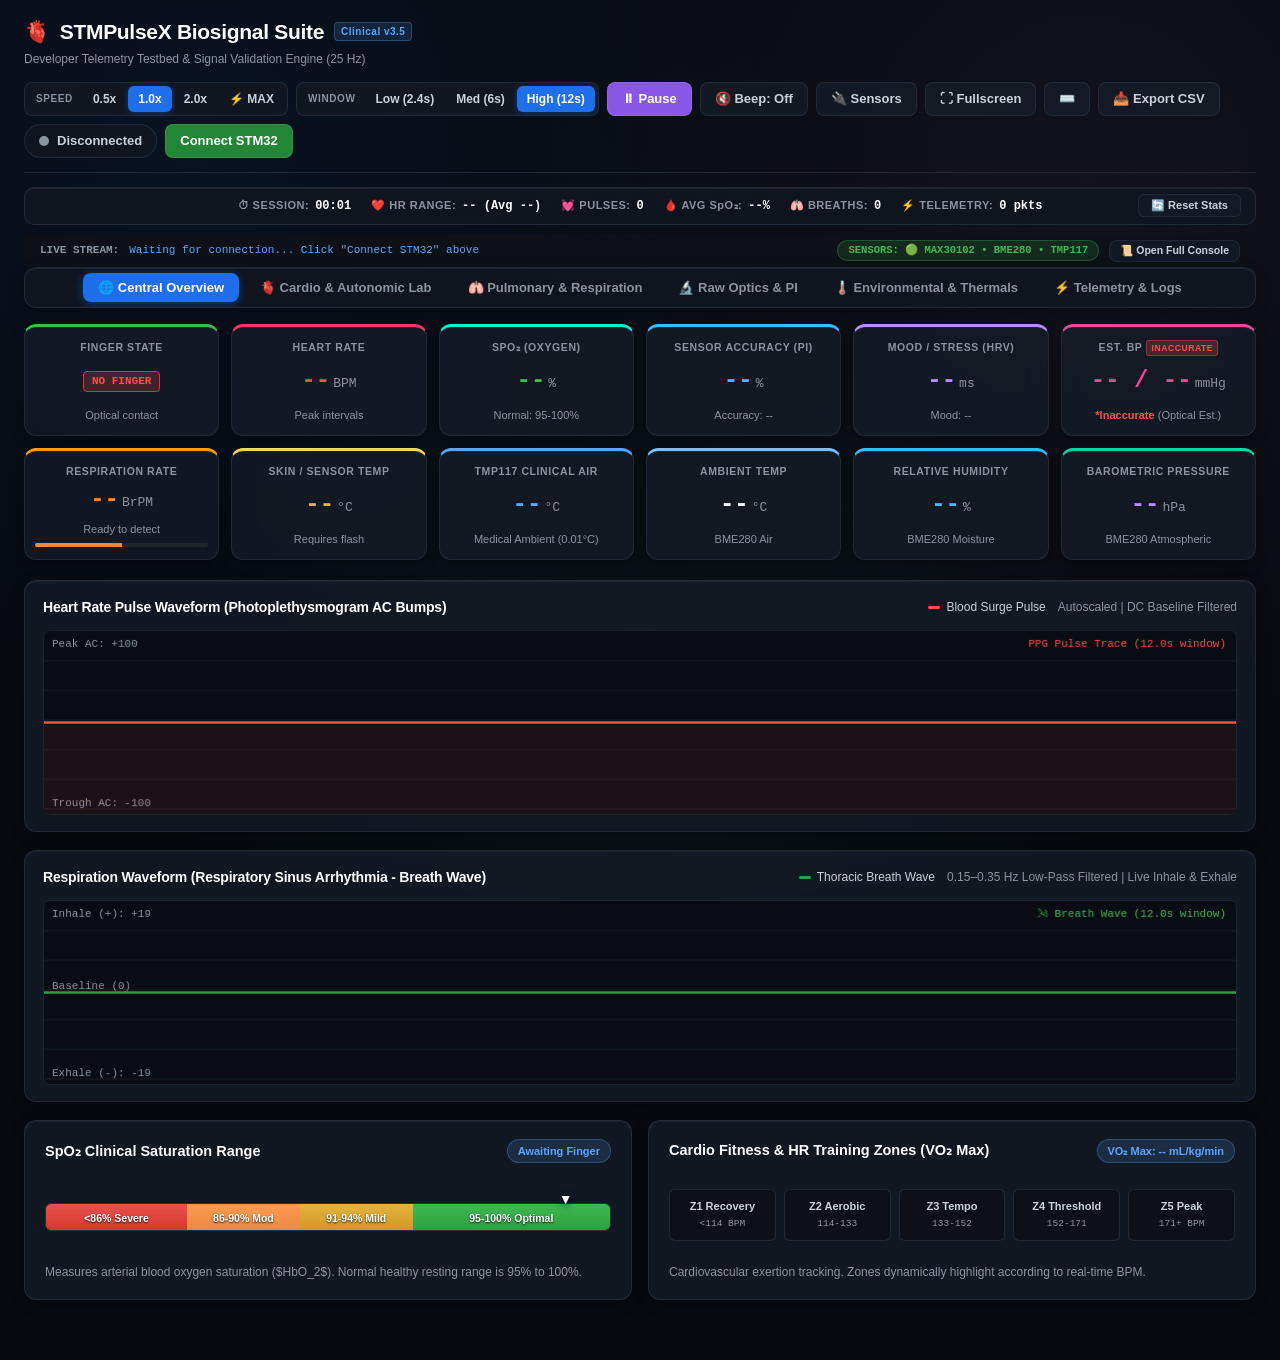
==== commit b7f4f52b: "feat: add web dashboard, charts, and DSP signal processing modules for STM32 telemetry" ====
--- a/STMPulseX_Debug_Web/dashboard.html
+++ b/STMPulseX_Debug_Web/dashboard.html
@@ -4,8 +4,8 @@
   <meta charset="UTF-8">
   <meta name="viewport" content="width=device-width, initial-scale=1.0">
   <title>STMPulseX — Developer Biosignal Suite & Diagnostic Testbed</title>
-  <link rel="stylesheet" href="css/main.css?v=3.8">
-  <link rel="stylesheet" href="css/components.css?v=3.8">
+  <link rel="stylesheet" href="css/main.css?v=4.1">
+  <link rel="stylesheet" href="css/components.css?v=4.1">
 </head>
 <body>
 
@@ -517,10 +517,10 @@
   </div>
 
   <!-- Modular Scripts -->
-  <script src="js/audio.js?v=3.8"></script>
-  <script src="js/export.js?v=3.8"></script>
-  <script src="js/charts.js?v=3.8"></script>
-  <script src="js/dsp.js?v=3.8"></script>
-  <script src="js/app.js?v=3.8"></script>
+  <script src="js/audio.js?v=4.1"></script>
+  <script src="js/export.js?v=4.1"></script>
+  <script src="js/charts.js?v=4.1"></script>
+  <script src="js/dsp.js?v=4.1"></script>
+  <script src="js/app.js?v=4.1"></script>
 </body>
 </html>
